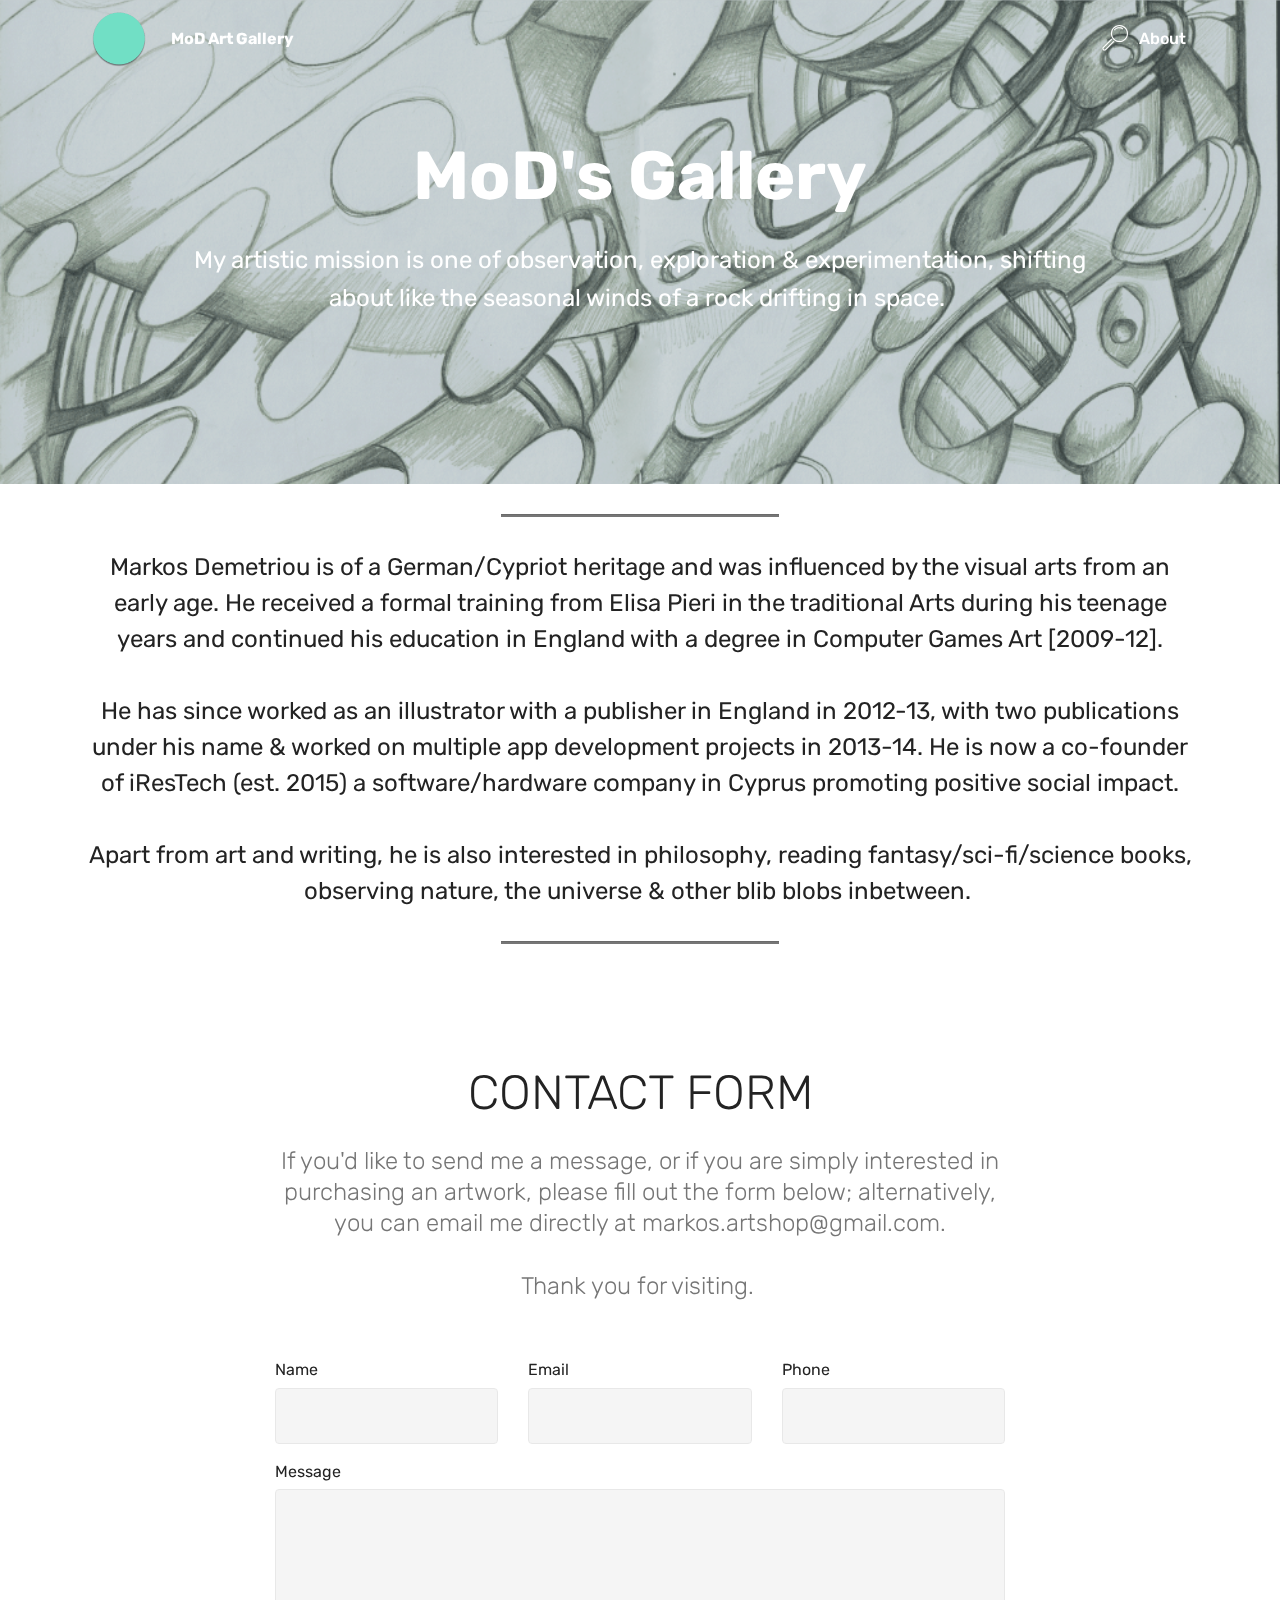
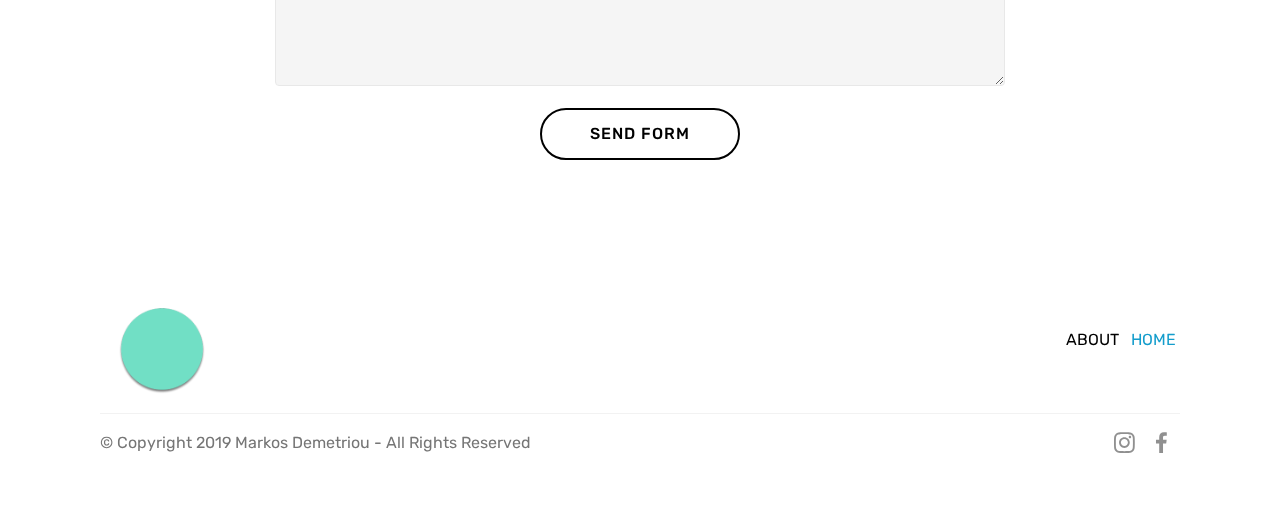
==== page2.html @ dbc4f15a "Initial commit" ====
<!DOCTYPE html>
<html >
<head>
  <!-- Site made with Mobirise Website Builder v4.9.3, https://mobirise.com -->
  <meta charset="UTF-8">
  <meta http-equiv="X-UA-Compatible" content="IE=edge">
  <meta name="generator" content="Mobirise v4.9.3, mobirise.com">
  <meta name="viewport" content="width=device-width, initial-scale=1, minimum-scale=1">
  <link rel="shortcut icon" href="assets/images/favicon-32x32-1.png" type="image/x-icon">
  <meta name="description" content="Website Maker Description">
  <title>About</title>
  <link rel="stylesheet" href="assets/web/assets/mobirise-icons/mobirise-icons.css">
  <link rel="stylesheet" href="assets/tether/tether.min.css">
  <link rel="stylesheet" href="assets/bootstrap/css/bootstrap.min.css">
  <link rel="stylesheet" href="assets/bootstrap/css/bootstrap-grid.min.css">
  <link rel="stylesheet" href="assets/bootstrap/css/bootstrap-reboot.min.css">
  <link rel="stylesheet" href="assets/dropdown/css/style.css">
  <link rel="stylesheet" href="assets/socicon/css/styles.css">
  <link rel="stylesheet" href="assets/theme/css/style.css">
  <link rel="stylesheet" href="assets/mobirise/css/mbr-additional.css" type="text/css">
  
  
  
</head>
<body>
  <section class="menu cid-qTkzRZLJNu" once="menu" id="menu1-o">

    

    <nav class="navbar navbar-expand beta-menu navbar-dropdown align-items-center navbar-toggleable-sm bg-color transparent">
        <button class="navbar-toggler navbar-toggler-right" type="button" data-toggle="collapse" data-target="#navbarSupportedContent" aria-controls="navbarSupportedContent" aria-expanded="false" aria-label="Toggle navigation">
            <div class="hamburger">
                <span></span>
                <span></span>
                <span></span>
                <span></span>
            </div>
        </button>
        <div class="menu-logo">
            <div class="navbar-brand">
                <span class="navbar-logo">
                    
                         <img src="assets/images/profile-t-280x217.png" alt="Mobirise" title="" style="height: 3.8rem;">
                    
                </span>
                <span class="navbar-caption-wrap"><a class="navbar-caption text-white display-4" href="index.html">MoD Art Gallery</a></span>
            </div>
        </div>
        <div class="collapse navbar-collapse" id="navbarSupportedContent">
            <ul class="navbar-nav nav-dropdown nav-right" data-app-modern-menu="true"><li class="nav-item">
                    <a class="nav-link link text-white display-4" href="https://mobirise.com">
                        </a>
                </li>
                <li class="nav-item">
                    <a class="nav-link link text-white display-4" href="page2.html">
                        <span class="mbri-search mbr-iconfont mbr-iconfont-btn"></span>
                        About&nbsp;</a>
                </li></ul>
            
        </div>
    </nav>
</section>

<section class="engine"><a href="https://mobirise.info/i">free website creation software</a></section><section class="header1 cid-rikPjtj09E mbr-parallax-background" id="header1-11">

    

    <div class="mbr-overlay" style="opacity: 0.4; background-color: rgb(135, 154, 159);">
    </div>

    <div class="container">
        <div class="row justify-content-md-center">
            <div class="mbr-white col-md-10">
                <h1 class="mbr-section-title align-center mbr-bold pb-3 mbr-fonts-style display-1">
                    MoD's Gallery</h1>
                
                <p class="mbr-text align-center pb-3 mbr-fonts-style display-5">
                    My artistic mission is one of observation, exploration &amp; experimentation, shifting about like the seasonal winds of a rock drifting in space.&nbsp;</p>
                
            </div>
        </div>
    </div>

</section>

<section class="mbr-section article content9 cid-rikJdWRdE2" id="content9-v">
    
     

    <div class="container">
        <div class="inner-container" style="width: 100%;">
            <hr class="line" style="width: 25%;">
            <div class="section-text align-center mbr-fonts-style display-5">Markos Demetriou is of a German/Cypriot heritage and was influenced by the visual arts from an early age. He received a formal training from Elisa Pieri in the traditional Arts during his teenage years and continued his education in England with a degree in Computer Games Art [2009-12]. <br><br>He has since worked as an illustrator with a publisher in England in 2012-13, with two publications under his name &amp; worked on multiple app development projects in 2013-14. He is now a co-founder of iResTech (est. 2015) a software/hardware company in Cyprus promoting positive social impact.<br><br>Apart from art and writing, he is also interested in philosophy, reading fantasy/sci-fi/science books, observing nature, the universe &amp; other blib blobs inbetween.&nbsp;</div>
            <hr class="line" style="width: 25%;">
        </div>
        </div>
</section>

<section class="mbr-section form1 cid-rikPnF8g6s" id="form1-13">

    

    
    <div class="container">
        <div class="row justify-content-center">
            <div class="title col-12 col-lg-8">
                <h2 class="mbr-section-title align-center pb-3 mbr-fonts-style display-2">
                    CONTACT FORM
                </h2>
                <h3 class="mbr-section-subtitle align-center mbr-light pb-3 mbr-fonts-style display-5">If you'd like to send me a message, or if you are simply interested in purchasing an artwork, please fill out the form below; alternatively, you can email me directly at markos.artshop@gmail.com.<br><br> 
<div>
</div><div>Thank you for visiting.&nbsp;</div></h3>
            </div>
        </div>
    </div>
    <div class="container">
        <div class="row justify-content-center">
            <div class="media-container-column col-lg-8" data-form-type="formoid">
                    <div data-form-alert="" hidden="">Thanks for filling out the form!</div>
            
                    <form class="mbr-form" action="https://mobirise.com/" method="post" data-form-title="Mobirise Form"><input type="hidden" name="email" data-form-email="true" value="khXCLcD77gSMxAelAYCwGfvu0bgXNZ05j/VtfPS6lqMYPcKh7xPJ5XjL+BtwFQymlh4+9BAneUZQHANKV2SoalSfRJL3EsgKVuKWeVv0SqR+0AfT+v5+sqVWZ0j4R6jP">
                        <div class="row row-sm-offset">
                            <div class="col-md-4 multi-horizontal" data-for="name">
                                <div class="form-group">
                                    <label class="form-control-label mbr-fonts-style display-7" for="name-form1-13">Name</label>
                                    <input type="text" class="form-control" name="name" data-form-field="Name" required="" id="name-form1-13">
                                </div>
                            </div>
                            <div class="col-md-4 multi-horizontal" data-for="email">
                                <div class="form-group">
                                    <label class="form-control-label mbr-fonts-style display-7" for="email-form1-13">Email</label>
                                    <input type="email" class="form-control" name="email" data-form-field="Email" required="" id="email-form1-13">
                                </div>
                            </div>
                            <div class="col-md-4 multi-horizontal" data-for="phone">
                                <div class="form-group">
                                    <label class="form-control-label mbr-fonts-style display-7" for="phone-form1-13">Phone</label>
                                    <input type="tel" class="form-control" name="phone" data-form-field="Phone" id="phone-form1-13">
                                </div>
                            </div>
                        </div>
                        <div class="form-group" data-for="message">
                            <label class="form-control-label mbr-fonts-style display-7" for="message-form1-13">Message</label>
                            <textarea type="text" class="form-control" name="message" rows="7" data-form-field="Message" id="message-form1-13"></textarea>
                        </div>
            
                        <span class="input-group-btn"><button href="" type="submit" class="btn btn-form btn-black-outline display-4">SEND FORM</button></span>
                    </form>
            </div>
        </div>
    </div>
</section>

<section class="cid-rikPmPQTIY" id="footer5-12">

    

    

    <div class="container">
        <div class="media-container-row">
            <div class="col-md-3">
                <div class="media-wrap">
                    <a href="index.html">
                       <img src="assets/images/profile-t-280x217.png" alt="Mobirise" title="">
                    </a>
                </div>
            </div>
            <div class="col-md-9">
                <p class="mbr-text align-right links mbr-fonts-style display-7">
                    <a href="page2.html" class="text-black"><br></a><a href="page2.html" class="text-black">ABOUT</a>&nbsp; &nbsp;<a href="index.html">HOME&nbsp;</a></p>
            </div>
        </div>
        <div class="footer-lower">
            <div class="media-container-row">
                <div class="col-md-12">
                    <hr>
                </div>
            </div>
            <div class="media-container-row mbr-white">
                <div class="col-md-6 copyright">
                    <p class="mbr-text mbr-fonts-style display-7">
                        © Copyright 2019 Markos Demetriou - All Rights Reserved
                    </p>
                </div>
                <div class="col-md-6">
                    <div class="social-list align-right">
                        <div class="soc-item">
                            <a href="https://www.instagram.com/markos_artshop/" target="_blank">
                                <span class="mbr-iconfont mbr-iconfont-social socicon-instagram socicon"></span>
                            </a>
                        </div>
                        <div class="soc-item">
                            <a href="https://www.facebook.com/markosartshop/" target="_blank">
                                <span class="mbr-iconfont mbr-iconfont-social socicon-facebook socicon"></span>
                            </a>
                        </div>
                        
                        
                        
                        
                    </div>
                </div>
            </div>
        </div>
    </div>
</section>


  <script src="assets/web/assets/jquery/jquery.min.js"></script>
  <script src="assets/popper/popper.min.js"></script>
  <script src="assets/tether/tether.min.js"></script>
  <script src="assets/bootstrap/js/bootstrap.min.js"></script>
  <script src="assets/smoothscroll/smooth-scroll.js"></script>
  <script src="assets/dropdown/js/script.min.js"></script>
  <script src="assets/touchswipe/jquery.touch-swipe.min.js"></script>
  <script src="assets/parallax/jarallax.min.js"></script>
  <script src="assets/theme/js/script.js"></script>
  <script src="assets/formoid/formoid.min.js"></script>
  
  
</body>
</html>
---- assets/web/assets/mobirise-icons/mobirise-icons.css ----
@font-face {
  font-family: 'MobiriseIcons';
  src:  url('mobirise-icons.eot?spat4u');
  src:  url('mobirise-icons.eot?spat4u#iefix') format('embedded-opentype'),
    url('mobirise-icons.ttf?spat4u') format('truetype'),
    url('mobirise-icons.woff?spat4u') format('woff'),
    url('mobirise-icons.svg?spat4u#MobiriseIcons') format('svg');
  font-weight: normal;
  font-style: normal;
}

[class^="mbri-"], [class*=" mbri-"] {
  /* use !important to prevent issues with browser extensions that change fonts */
  font-family: MobiriseIcons !important;
  speak: none;
  font-style: normal;
  font-weight: normal;
  font-variant: normal;
  text-transform: none;
  line-height: 1;

  /* Better Font Rendering =========== */
  -webkit-font-smoothing: antialiased;
  -moz-osx-font-smoothing: grayscale;
}

.mbri-add-submenu:before {
  content: "\e900";
}
.mbri-alert:before {
  content: "\e901";
}
.mbri-align-center:before {
  content: "\e902";
}
.mbri-align-justify:before {
  content: "\e903";
}
.mbri-align-left:before {
  content: "\e904";
}
.mbri-align-right:before {
  content: "\e905";
}
.mbri-android:before {
  content: "\e906";
}
.mbri-apple:before {
  content: "\e907";
}
.mbri-arrow-down:before {
  content: "\e908";
}
.mbri-arrow-next:before {
  content: "\e909";
}
.mbri-arrow-prev:before {
  content: "\e90a";
}
.mbri-arrow-up:before {
  content: "\e90b";
}
.mbri-bold:before {
  content: "\e90c";
}
.mbri-bookmark:before {
  content: "\e90d";
}
.mbri-bootstrap:before {
  content: "\e90e";
}
.mbri-briefcase:before {
  content: "\e90f";
}
.mbri-browse:before {
  content: "\e910";
}
.mbri-bulleted-list:before {
  content: "\e911";
}
.mbri-calendar:before {
  content: "\e912";
}
.mbri-camera:before {
  content: "\e913";
}
.mbri-cart-add:before {
  content: "\e914";
}
.mbri-cart-full:before {
  content: "\e915";
}
.mbri-cash:before {
  content: "\e916";
}
.mbri-change-style:before {
  content: "\e917";
}
.mbri-chat:before {
  content: "\e918";
}
.mbri-clock:before {
  content: "\e919";
}
.mbri-close:before {
  content: "\e91a";
}
.mbri-cloud:before {
  content: "\e91b";
}
.mbri-code:before {
  content: "\e91c";
}
.mbri-contact-form:before {
  content: "\e91d";
}
.mbri-credit-card:before {
  content: "\e91e";
}
.mbri-cursor-click:before {
  content: "\e91f";
}
.mbri-cust-feedback:before {
  content: "\e920";
}
.mbri-database:before {
  content: "\e921";
}
.mbri-delivery:before {
  content: "\e922";
}
.mbri-desktop:before {
  content: "\e923";
}
.mbri-devices:before {
  content: "\e924";
}
.mbri-down:before {
  content: "\e925";
}
.mbri-download:before {
  content: "\e989";
}
.mbri-drag-n-drop:before {
  content: "\e927";
}
.mbri-drag-n-drop2:before {
  content: "\e928";
}
.mbri-edit:before {
  content: "\e929";
}
.mbri-edit2:before {
  content: "\e92a";
}
.mbri-error:before {
  content: "\e92b";
}
.mbri-extension:before {
  content: "\e92c";
}
.mbri-features:before {
  content: "\e92d";
}
.mbri-file:before {
  content: "\e92e";
}
.mbri-flag:before {
  content: "\e92f";
}
.mbri-folder:before {
  content: "\e930";
}
.mbri-gift:before {
  content: "\e931";
}
.mbri-github:before {
  content: "\e932";
}
.mbri-globe:before {
  content: "\e933";
}
.mbri-globe-2:before {
  content: "\e934";
}
.mbri-growing-chart:before {
  content: "\e935";
}
.mbri-hearth:before {
  content: "\e936";
}
.mbri-help:before {
  content: "\e937";
}
.mbri-home:before {
  content: "\e938";
}
.mbri-hot-cup:before {
  content: "\e939";
}
.mbri-idea:before {
  content: "\e93a";
}
.mbri-image-gallery:before {
  content: "\e93b";
}
.mbri-image-slider:before {
  content: "\e93c";
}
.mbri-info:before {
  content: "\e93d";
}
.mbri-italic:before {
  content: "\e93e";
}
.mbri-key:before {
  content: "\e93f";
}
.mbri-laptop:before {
  content: "\e940";
}
.mbri-layers:before {
  content: "\e941";
}
.mbri-left-right:before {
  content: "\e942";
}
.mbri-left:before {
  content: "\e943";
}
.mbri-letter:before {
  content: "\e944";
}
.mbri-like:before {
  content: "\e945";
}
.mbri-link:before {
  content: "\e946";
}
.mbri-lock:before {
  content: "\e947";
}
.mbri-login:before {
  content: "\e948";
}
.mbri-logout:before {
  content: "\e949";
}
.mbri-magic-stick:before {
  content: "\e94a";
}
.mbri-map-pin:before {
  content: "\e94b";
}
.mbri-menu:before {
  content: "\e94c";
}
.mbri-mobile:before {
  content: "\e94d";
}
.mbri-mobile2:before {
  content: "\e94e";
}
.mbri-mobirise:before {
  content: "\e94f";
}
.mbri-more-horizontal:before {
  content: "\e950";
}
.mbri-more-vertical:before {
  content: "\e951";
}
.mbri-music:before {
  content: "\e952";
}
.mbri-new-file:before {
  content: "\e953";
}
.mbri-numbered-list:before {
  content: "\e954";
}
.mbri-opened-folder:before {
  content: "\e955";
}
.mbri-pages:before {
  content: "\e956";
}
.mbri-paper-plane:before {
  content: "\e957";
}
.mbri-paperclip:before {
  content: "\e958";
}
.mbri-photo:before {
  content: "\e959";
}
.mbri-photos:before {
  content: "\e95a";
}
.mbri-pin:before {
  content: "\e95b";
}
.mbri-play:before {
  content: "\e95c";
}
.mbri-plus:before {
  content: "\e95d";
}
.mbri-preview:before {
  content: "\e95e";
}
.mbri-print:before {
  content: "\e95f";
}
.mbri-protect:before {
  content: "\e960";
}
.mbri-question:before {
  content: "\e961";
}
.mbri-quote-left:before {
  content: "\e962";
}
.mbri-quote-right:before {
  content: "\e963";
}
.mbri-refresh:before {
  content: "\e964";
}
.mbri-responsive:before {
  content: "\e965";
}
.mbri-right:before {
  content: "\e966";
}
.mbri-rocket:before {
  content: "\e967";
}
.mbri-sad-face:before {
  content: "\e968";
}
.mbri-sale:before {
  content: "\e969";
}
.mbri-save:before {
  content: "\e96a";
}
.mbri-search:before {
  content: "\e96b";
}
.mbri-setting:before {
  content: "\e96c";
}
.mbri-setting2:before {
  content: "\e96d";
}
.mbri-setting3:before {
  content: "\e96e";
}
.mbri-share:before {
  content: "\e96f";
}
.mbri-shopping-bag:before {
  content: "\e970";
}
.mbri-shopping-basket:before {
  content: "\e971";
}
.mbri-shopping-cart:before {
  content: "\e972";
}
.mbri-sites:before {
  content: "\e973";
}
.mbri-smile-face:before {
  content: "\e974";
}
.mbri-speed:before {
  content: "\e975";
}
.mbri-star:before {
  content: "\e976";
}
.mbri-success:before {
  content: "\e977";
}
.mbri-sun:before {
  content: "\e978";
}
.mbri-sun2:before {
  content: "\e979";
}
.mbri-tablet:before {
  content: "\e97a";
}
.mbri-tablet-vertical:before {
  content: "\e97b";
}
.mbri-target:before {
  content: "\e97c";
}
.mbri-timer:before {
  content: "\e97d";
}
.mbri-to-ftp:before {
  content: "\e97e";
}
.mbri-to-local-drive:before {
  content: "\e97f";
}
.mbri-touch-swipe:before {
  content: "\e980";
}
.mbri-touch:before {
  content: "\e981";
}
.mbri-trash:before {
  content: "\e982";
}
.mbri-underline:before {
  content: "\e983";
}
.mbri-unlink:before {
  content: "\e984";
}
.mbri-unlock:before {
  content: "\e985";
}
.mbri-up-down:before {
  content: "\e986";
}
.mbri-up:before {
  content: "\e987";
}
.mbri-update:before {
  content: "\e988";
}
.mbri-upload:before {
 content: "\e926"; 
}
.mbri-user:before {
  content: "\e98a";
}
.mbri-user2:before {
  content: "\e98b";
}
.mbri-users:before {
  content: "\e98c";
}
.mbri-video:before {
  content: "\e98d";
}
.mbri-video-play:before {
  content: "\e98e";
}
.mbri-watch:before {
  content: "\e98f";
}
.mbri-website-theme:before {
  content: "\e990";
}
.mbri-wifi:before {
  content: "\e991";
}
.mbri-windows:before {
  content: "\e992";
}
.mbri-zoom-out:before {
  content: "\e993";
}
.mbri-redo:before {
  content: "\e994";
}
.mbri-undo:before {
  content: "\e995";
}
---- assets/dropdown/css/style.css ----
.navbar-dropdown {
  left: 0;
  padding: 0;
  position: absolute;
  right: 0;
  top: 0;
  transition: all 0.45s ease;
  z-index: 1030;
  background: #282828; }
  .navbar-dropdown .navbar-logo {
    margin-right: 0.8rem;
    transition: margin 0.3s ease-in-out;
    vertical-align: middle; }
    .navbar-dropdown .navbar-logo img {
      height: 3.125rem;
      transition: all 0.3s ease-in-out; }
    .navbar-dropdown .navbar-logo.mbr-iconfont {
      font-size: 3.125rem;
      line-height: 3.125rem; }
  .navbar-dropdown .navbar-caption {
    font-weight: 700;
    white-space: normal;
    vertical-align: -4px;
    line-height: 3.125rem !important; }
    .navbar-dropdown .navbar-caption, .navbar-dropdown .navbar-caption:hover {
      color: inherit;
      text-decoration: none; }
  .navbar-dropdown .mbr-iconfont + .navbar-caption {
    vertical-align: -1px; }
  .navbar-dropdown.navbar-fixed-top {
    position: fixed; }
  .navbar-dropdown .navbar-brand span {
    vertical-align: -4px; }
  .navbar-dropdown.bg-color.transparent {
    background: none; }
  .navbar-dropdown.navbar-short .navbar-brand {
    padding: 0.625rem 0; }
    .navbar-dropdown.navbar-short .navbar-brand span {
      vertical-align: -1px; }
  .navbar-dropdown.navbar-short .navbar-caption {
    line-height: 2.375rem !important;
    vertical-align: -2px; }
  .navbar-dropdown.navbar-short .navbar-logo {
    margin-right: 0.5rem; }
    .navbar-dropdown.navbar-short .navbar-logo img {
      height: 2.375rem; }
    .navbar-dropdown.navbar-short .navbar-logo.mbr-iconfont {
      font-size: 2.375rem;
      line-height: 2.375rem; }
  .navbar-dropdown.navbar-short .mbr-table-cell {
    height: 3.625rem; }
  .navbar-dropdown .navbar-close {
    left: 0.6875rem;
    position: fixed;
    top: 0.75rem;
    z-index: 1000; }
  .navbar-dropdown .hamburger-icon {
    content: "";
    display: inline-block;
    vertical-align: middle;
    width: 16px;
    -webkit-box-shadow: 0 -6px 0 1px #282828,0 0 0 1px #282828,0 6px 0 1px #282828;
    -moz-box-shadow: 0 -6px 0 1px #282828,0 0 0 1px #282828,0 6px 0 1px #282828;
    box-shadow: 0 -6px 0 1px #282828,0 0 0 1px #282828,0 6px 0 1px #282828; }

.dropdown-menu .dropdown-toggle[data-toggle="dropdown-submenu"]::after {
  border-bottom: 0.35em solid transparent;
  border-left: 0.35em solid;
  border-right: 0;
  border-top: 0.35em solid transparent;
  margin-left: 0.3rem; }

.dropdown-menu .dropdown-item:focus {
  outline: 0; }

.nav-dropdown {
  font-size: 0.75rem;
  font-weight: 500;
  height: auto !important; }
  .nav-dropdown .nav-btn {
    padding-left: 1rem; }
  .nav-dropdown .link {
    margin: .667em 1.667em;
    font-weight: 500;
    padding: 0;
    transition: color .2s ease-in-out; }
    .nav-dropdown .link.dropdown-toggle {
      margin-right: 2.583em; }
      .nav-dropdown .link.dropdown-toggle::after {
        margin-left: .25rem;
        border-top: 0.35em solid;
        border-right: 0.35em solid transparent;
        border-left: 0.35em solid transparent;
        border-bottom: 0; }
      .nav-dropdown .link.dropdown-toggle[aria-expanded="true"] {
        margin: 0;
        padding: 0.667em 3.263em  0.667em 1.667em; }
  .nav-dropdown .link::after,
  .nav-dropdown .dropdown-item::after {
    color: inherit; }
  .nav-dropdown .btn {
    font-size: 0.75rem;
    font-weight: 700;
    letter-spacing: 0;
    margin-bottom: 0;
    padding-left: 1.25rem;
    padding-right: 1.25rem; }
  .nav-dropdown .dropdown-menu {
    border-radius: 0;
    border: 0;
    left: 0;
    margin: 0;
    padding-bottom: 1.25rem;
    padding-top: 1.25rem;
    position: relative; }
  .nav-dropdown .dropdown-submenu {
    margin-left: 0.125rem;
    top: 0; }
  .nav-dropdown .dropdown-item {
    font-weight: 500;
    line-height: 2;
    padding: 0.3846em 4.615em 0.3846em 1.5385em;
    position: relative;
    transition: color .2s ease-in-out, background-color .2s ease-in-out; }
    .nav-dropdown .dropdown-item::after {
      margin-top: -0.3077em;
      position: absolute;
      right: 1.1538em;
      top: 50%; }
    .nav-dropdown .dropdown-item:focus, .nav-dropdown .dropdown-item:hover {
      background: none; }

@media (max-width: 767px) {
  .nav-dropdown.navbar-toggleable-sm {
    bottom: 0;
    display: none;
    left: 0;
    overflow-x: hidden;
    position: fixed;
    top: 0;
    transform: translateX(-100%);
    -ms-transform: translateX(-100%);
    -webkit-transform: translateX(-100%);
    width: 18.75rem;
    z-index: 999; } }
.nav-dropdown.navbar-toggleable-xl {
  bottom: 0;
  display: none;
  left: 0;
  overflow-x: hidden;
  position: fixed;
  top: 0;
  transform: translateX(-100%);
  -ms-transform: translateX(-100%);
  -webkit-transform: translateX(-100%);
  width: 18.75rem;
  z-index: 999; }

.nav-dropdown-sm {
  display: block !important;
  overflow-x: hidden;
  overflow: auto;
  padding-top: 3.875rem; }
  .nav-dropdown-sm::after {
    content: "";
    display: block;
    height: 3rem;
    width: 100%; }
  .nav-dropdown-sm.collapse.in ~ .navbar-close {
    display: block !important; }
  .nav-dropdown-sm.collapsing, .nav-dropdown-sm.collapse.in {
    transform: translateX(0);
    -ms-transform: translateX(0);
    -webkit-transform: translateX(0);
    transition: all 0.25s ease-out;
    -webkit-transition: all 0.25s ease-out;
    background: #282828; }
  .nav-dropdown-sm.collapsing[aria-expanded="false"] {
    transform: translateX(-100%);
    -ms-transform: translateX(-100%);
    -webkit-transform: translateX(-100%); }
  .nav-dropdown-sm .nav-item {
    display: block;
    margin-left: 0 !important;
    padding-left: 0; }
  .nav-dropdown-sm .link,
  .nav-dropdown-sm .dropdown-item {
    border-top: 1px dotted rgba(255, 255, 255, 0.1);
    font-size: 0.8125rem;
    line-height: 1.6;
    margin: 0 !important;
    padding: 0.875rem 2.4rem 0.875rem 1.5625rem !important;
    position: relative;
    white-space: normal; }
    .nav-dropdown-sm .link:focus, .nav-dropdown-sm .link:hover,
    .nav-dropdown-sm .dropdown-item:focus,
    .nav-dropdown-sm .dropdown-item:hover {
      background: rgba(0, 0, 0, 0.2) !important;
      color: #c0a375; }
  .nav-dropdown-sm .nav-btn {
    position: relative;
    padding: 1.5625rem 1.5625rem 0 1.5625rem; }
    .nav-dropdown-sm .nav-btn::before {
      border-top: 1px dotted rgba(255, 255, 255, 0.1);
      content: "";
      left: 0;
      position: absolute;
      top: 0;
      width: 100%; }
    .nav-dropdown-sm .nav-btn + .nav-btn {
      padding-top: 0.625rem; }
      .nav-dropdown-sm .nav-btn + .nav-btn::before {
        display: none; }
  .nav-dropdown-sm .btn {
    padding: 0.625rem 0; }
  .nav-dropdown-sm .dropdown-toggle[data-toggle="dropdown-submenu"]::after {
    margin-left: .25rem;
    border-top: 0.35em solid;
    border-right: 0.35em solid transparent;
    border-left: 0.35em solid transparent;
    border-bottom: 0; }
  .nav-dropdown-sm .dropdown-toggle[data-toggle="dropdown-submenu"][aria-expanded="true"]::after {
    border-top: 0;
    border-right: 0.35em solid transparent;
    border-left: 0.35em solid transparent;
    border-bottom: 0.35em solid; }
  .nav-dropdown-sm .dropdown-menu {
    margin: 0;
    padding: 0;
    position: relative;
    top: 0;
    left: 0;
    width: 100%;
    border: 0;
    float: none;
    border-radius: 0;
    background: none; }
  .nav-dropdown-sm .dropdown-submenu {
    left: 100%;
    margin-left: 0.125rem;
    margin-top: -1.25rem;
    top: 0; }

.navbar-toggleable-sm .nav-dropdown .dropdown-menu {
  position: absolute; }

.navbar-toggleable-sm .nav-dropdown .dropdown-submenu {
  left: 100%;
  margin-left: 0.125rem;
  margin-top: -1.25rem;
  top: 0; }

.navbar-toggleable-sm.opened .nav-dropdown .dropdown-menu {
  position: relative; }

.navbar-toggleable-sm.opened .nav-dropdown .dropdown-submenu {
  left: 0;
  margin-left: 00rem;
  margin-top: 0rem;
  top: 0; }

.is-builder .nav-dropdown.collapsing {
  transition: none !important; }

/*# sourceMappingURL=style.css.map */
---- assets/socicon/css/styles.css ----
@charset "UTF-8";

@font-face {
  font-family: "socicon";
  src:url("../fonts/socicon.eot");
  src:url("../fonts/socicon.eot?#iefix") format("embedded-opentype"),
    url("../fonts/socicon.woff") format("woff"),
    url("../fonts/socicon.ttf") format("truetype"),
    url("../fonts/socicon.svg#socicon") format("svg");
  font-weight: normal;
  font-style: normal;

}

[data-icon]:before {
  font-family: "socicon" !important;
  content: attr(data-icon);
  font-style: normal !important;
  font-weight: normal !important;
  font-variant: normal !important;
  text-transform: none !important;
  speak: none;
  line-height: 1;
  -webkit-font-smoothing: antialiased;
  -moz-osx-font-smoothing: grayscale;
}

[class^="socicon-"]:before,
[class*=" socicon-"]:before {
  font-family: "socicon" !important;
  font-style: normal !important;
  font-weight: normal !important;
  font-variant: normal !important;
  text-transform: none !important;
  speak: none;
  line-height: 1;
  -webkit-font-smoothing: antialiased;
  -moz-osx-font-smoothing: grayscale;
}

.socicon-modelmayhem:before {
  content: "\e000";
}
.socicon-mixcloud:before {
  content: "\e001";
}
.socicon-drupal:before {
  content: "\e002";
}
.socicon-swarm:before {
  content: "\e003";
}
.socicon-istock:before {
  content: "\e004";
}
.socicon-yammer:before {
  content: "\e005";
}
.socicon-ello:before {
  content: "\e006";
}
.socicon-stackoverflow:before {
  content: "\e007";
}
.socicon-persona:before {
  content: "\e008";
}
.socicon-triplej:before {
  content: "\e009";
}
.socicon-houzz:before {
  content: "\e00a";
}
.socicon-rss:before {
  content: "\e00b";
}
.socicon-paypal:before {
  content: "\e00c";
}
.socicon-odnoklassniki:before {
  content: "\e00d";
}
.socicon-airbnb:before {
  content: "\e00e";
}
.socicon-periscope:before {
  content: "\e00f";
}
.socicon-outlook:before {
  content: "\e010";
}
.socicon-coderwall:before {
  content: "\e011";
}
.socicon-tripadvisor:before {
  content: "\e012";
}
.socicon-appnet:before {
  content: "\e013";
}
.socicon-goodreads:before {
  content: "\e014";
}
.socicon-tripit:before {
  content: "\e015";
}
.socicon-lanyrd:before {
  content: "\e016";
}
.socicon-slideshare:before {
  content: "\e017";
}
.socicon-buffer:before {
  content: "\e018";
}
.socicon-disqus:before {
  content: "\e019";
}
.socicon-vkontakte:before {
  content: "\e01a";
}
.socicon-whatsapp:before {
  content: "\e01b";
}
.socicon-patreon:before {
  content: "\e01c";
}
.socicon-storehouse:before {
  content: "\e01d";
}
.socicon-pocket:before {
  content: "\e01e";
}
.socicon-mail:before {
  content: "\e01f";
}
.socicon-blogger:before {
  content: "\e020";
}
.socicon-technorati:before {
  content: "\e021";
}
.socicon-reddit:before {
  content: "\e022";
}
.socicon-dribbble:before {
  content: "\e023";
}
.socicon-stumbleupon:before {
  content: "\e024";
}
.socicon-digg:before {
  content: "\e025";
}
.socicon-envato:before {
  content: "\e026";
}
.socicon-behance:before {
  content: "\e027";
}
.socicon-delicious:before {
  content: "\e028";
}
.socicon-deviantart:before {
  content: "\e029";
}
.socicon-forrst:before {
  content: "\e02a";
}
.socicon-play:before {
  content: "\e02b";
}
.socicon-zerply:before {
  content: "\e02c";
}
.socicon-wikipedia:before {
  content: "\e02d";
}
.socicon-apple:before {
  content: "\e02e";
}
.socicon-flattr:before {
  content: "\e02f";
}
.socicon-github:before {
  content: "\e030";
}
.socicon-renren:before {
  content: "\e031";
}
.socicon-friendfeed:before {
  content: "\e032";
}
.socicon-newsvine:before {
  content: "\e033";
}
.socicon-identica:before {
  content: "\e034";
}
.socicon-bebo:before {
  content: "\e035";
}
.socicon-zynga:before {
  content: "\e036";
}
.socicon-steam:before {
  content: "\e037";
}
.socicon-xbox:before {
  content: "\e038";
}
.socicon-windows:before {
  content: "\e039";
}
.socicon-qq:before {
  content: "\e03a";
}
.socicon-douban:before {
  content: "\e03b";
}
.socicon-meetup:before {
  content: "\e03c";
}
.socicon-playstation:before {
  content: "\e03d";
}
.socicon-android:before {
  content: "\e03e";
}
.socicon-snapchat:before {
  content: "\e03f";
}
.socicon-twitter:before {
  content: "\e040";
}
.socicon-facebook:before {
  content: "\e041";
}
.socicon-googleplus:before {
  content: "\e042";
}
.socicon-pinterest:before {
  content: "\e043";
}
.socicon-foursquare:before {
  content: "\e044";
}
.socicon-yahoo:before {
  content: "\e045";
}
.socicon-skype:before {
  content: "\e046";
}
.socicon-yelp:before {
  content: "\e047";
}
.socicon-feedburner:before {
  content: "\e048";
}
.socicon-linkedin:before {
  content: "\e049";
}
.socicon-viadeo:before {
  content: "\e04a";
}
.socicon-xing:before {
  content: "\e04b";
}
.socicon-myspace:before {
  content: "\e04c";
}
.socicon-soundcloud:before {
  content: "\e04d";
}
.socicon-spotify:before {
  content: "\e04e";
}
.socicon-grooveshark:before {
  content: "\e04f";
}
.socicon-lastfm:before {
  content: "\e050";
}
.socicon-youtube:before {
  content: "\e051";
}
.socicon-vimeo:before {
  content: "\e052";
}
.socicon-dailymotion:before {
  content: "\e053";
}
.socicon-vine:before {
  content: "\e054";
}
.socicon-flickr:before {
  content: "\e055";
}
.socicon-500px:before {
  content: "\e056";
}
.socicon-wordpress:before {
  content: "\e058";
}
.socicon-tumblr:before {
  content: "\e059";
}
.socicon-twitch:before {
  content: "\e05a";
}
.socicon-8tracks:before {
  content: "\e05b";
}
.socicon-amazon:before {
  content: "\e05c";
}
.socicon-icq:before {
  content: "\e05d";
}
.socicon-smugmug:before {
  content: "\e05e";
}
.socicon-ravelry:before {
  content: "\e05f";
}
.socicon-weibo:before {
  content: "\e060";
}
.socicon-baidu:before {
  content: "\e061";
}
.socicon-angellist:before {
  content: "\e062";
}
.socicon-ebay:before {
  content: "\e063";
}
.socicon-imdb:before {
  content: "\e064";
}
.socicon-stayfriends:before {
  content: "\e065";
}
.socicon-residentadvisor:before {
  content: "\e066";
}
.socicon-google:before {
  content: "\e067";
}
.socicon-yandex:before {
  content: "\e068";
}
.socicon-sharethis:before {
  content: "\e069";
}
.socicon-bandcamp:before {
  content: "\e06a";
}
.socicon-itunes:before {
  content: "\e06b";
}
.socicon-deezer:before {
  content: "\e06c";
}
.socicon-telegram:before {
  content: "\e06e";
}
.socicon-openid:before {
  content: "\e06f";
}
.socicon-amplement:before {
  content: "\e070";
}
.socicon-viber:before {
  content: "\e071";
}
.socicon-zomato:before {
  content: "\e072";
}
.socicon-draugiem:before {
  content: "\e074";
}
.socicon-endomodo:before {
  content: "\e075";
}
.socicon-filmweb:before {
  content: "\e076";
}
.socicon-stackexchange:before {
  content: "\e077";
}
.socicon-wykop:before {
  content: "\e078";
}
.socicon-teamspeak:before {
  content: "\e079";
}
.socicon-teamviewer:before {
  content: "\e07a";
}
.socicon-ventrilo:before {
  content: "\e07b";
}
.socicon-younow:before {
  content: "\e07c";
}
.socicon-raidcall:before {
  content: "\e07d";
}
.socicon-mumble:before {
  content: "\e07e";
}
.socicon-medium:before {
  content: "\e06d";
}
.socicon-bebee:before {
  content: "\e07f";
}
.socicon-hitbox:before {
  content: "\e080";
}
.socicon-reverbnation:before {
  content: "\e081";
}
.socicon-formulr:before {
  content: "\e082";
}
.socicon-instagram:before {
  content: "\e057";
}
.socicon-battlenet:before {
  content: "\e083";
}
.socicon-chrome:before {
  content: "\e084";
}
.socicon-discord:before {
  content: "\e086";
}
.socicon-issuu:before {
  content: "\e087";
}
.socicon-macos:before {
  content: "\e088";
}
.socicon-firefox:before {
  content: "\e089";
}
.socicon-opera:before {
  content: "\e08d";
}
.socicon-keybase:before {
  content: "\e090";
}
.socicon-alliance:before {
  content: "\e091";
}
.socicon-livejournal:before {
  content: "\e092";
}
.socicon-googlephotos:before {
  content: "\e093";
}
.socicon-horde:before {
  content: "\e094";
}
.socicon-etsy:before {
  content: "\e095";
}
.socicon-zapier:before {
  content: "\e096";
}
.socicon-google-scholar:before {
  content: "\e097";
}
.socicon-researchgate:before {
  content: "\e098";
}
.socicon-wechat:before {
  content: "\e099";
}
.socicon-strava:before {
  content: "\e09a";
}
.socicon-line:before {
  content: "\e09b";
}
.socicon-lyft:before {
  content: "\e09c";
}
.socicon-uber:before {
  content: "\e09d";
}
.socicon-songkick:before {
  content: "\e09e";
}
.socicon-viewbug:before {
  content: "\e09f";
}
.socicon-googlegroups:before {
  content: "\e0a0";
}
.socicon-quora:before {
  content: "\e073";
}
.socicon-diablo:before {
  content: "\e085";
}
.socicon-blizzard:before {
  content: "\e0a1";
}
.socicon-hearthstone:before {
  content: "\e08b";
}
.socicon-heroes:before {
  content: "\e08a";
}
.socicon-overwatch:before {
  content: "\e08c";
}
.socicon-warcraft:before {
  content: "\e08e";
}
.socicon-starcraft:before {
  content: "\e08f";
}
.socicon-beam:before {
  content: "\e0a2";
}
.socicon-curse:before {
  content: "\e0a3";
}
.socicon-player:before {
  content: "\e0a4";
}
.socicon-streamjar:before {
  content: "\e0a5";
}
.socicon-nintendo:before {
  content: "\e0a6";
}
.socicon-hellocoton:before {
  content: "\e0a7";
}
---- assets/theme/css/style.css ----
/*!
 * Mobirise v4 theme (https://mobirise.com/)
 * Copyright 2017 Mobirise
 */
section {
  background-color: #eeeeee; }

section,
.container,
.container-fluid {
  position: relative;
  word-wrap: break-word; }

a.mbr-iconfont:hover {
  text-decoration: none; }

.article .lead p, .article .lead ul, .article .lead ol, .article .lead pre, .article .lead blockquote {
  margin-bottom: 0; }

a {
  font-style: normal;
  font-weight: 400;
  cursor: pointer; }
  a, a:hover {
    text-decoration: none; }

figure {
  margin-bottom: 0; }

body {
  color: #232323; }

h1, h2, h3, h4, h5, h6,
.h1, .h2, .h3, .h4, .h5, .h6,
.display-1, .display-2, .display-3, .display-4 {
  line-height: 1;
  word-break: break-word;
  word-wrap: break-word; }

b, strong {
  font-weight: bold; }

blockquote {
  padding: 10px 0 10px 20px;
  position: relative;
  border-left: 2px solid;
  border-color: #ff3366; }

input:-webkit-autofill, input:-webkit-autofill:hover, input:-webkit-autofill:focus, input:-webkit-autofill:active {
  transition-delay: 9999s;
  transition-property: background-color, color; }

textarea[type="hidden"] {
  display: none; }

body {
  position: relative; }

section {
  background-position: 50% 50%;
  background-repeat: no-repeat;
  background-size: cover; }
  section .mbr-background-video,
  section .mbr-background-video-preview {
    position: absolute;
    bottom: 0;
    left: 0;
    right: 0;
    top: 0; }

.hidden {
  visibility: hidden; }

.mbr-z-index20 {
  z-index: 20; }

/*! Base colors */
.mbr-white {
  color: #ffffff; }

.mbr-black {
  color: #000000; }

.mbr-bg-white {
  background-color: #ffffff; }

.mbr-bg-black {
  background-color: #000000; }

/*! Text-aligns */
.align-left {
  text-align: left; }

.align-center {
  text-align: center; }

.align-right {
  text-align: right; }

@media (max-width: 767px) {
  .align-left, .align-center, .align-right, .mbr-section-btn, .mbr-section-title {
    text-align: center; } }
/*! Font-weight  */
.mbr-light {
  font-weight: 300; }

.mbr-regular {
  font-weight: 400; }

.mbr-semibold {
  font-weight: 500; }

.mbr-bold {
  font-weight: 700; }

/*! Media  */
.media-size-item {
  -webkit-flex: 1 1 auto;
  -moz-flex: 1 1 auto;
  -ms-flex: 1 1 auto;
  -o-flex: 1 1 auto;
  flex: 1 1 auto; }

.media-content {
  -webkit-flex-basis: 100%;
  flex-basis: 100%; }

.media-container-row {
  display: -ms-flexbox;
  display: -webkit-flex;
  display: flex;
  -webkit-flex-direction: row;
  -ms-flex-direction: row;
  flex-direction: row;
  -webkit-flex-wrap: wrap;
  -ms-flex-wrap: wrap;
  flex-wrap: wrap;
  -webkit-justify-content: center;
  -ms-flex-pack: center;
  justify-content: center;
  -webkit-align-content: center;
  -ms-flex-line-pack: center;
  align-content: center;
  -webkit-align-items: start;
  -ms-flex-align: start;
  align-items: start; }
  .media-container-row .media-size-item {
    width: 400px; }

.media-container-column {
  display: -ms-flexbox;
  display: -webkit-flex;
  display: flex;
  -webkit-flex-direction: column;
  -ms-flex-direction: column;
  flex-direction: column;
  -webkit-flex-wrap: wrap;
  -ms-flex-wrap: wrap;
  flex-wrap: wrap;
  -webkit-justify-content: center;
  -ms-flex-pack: center;
  justify-content: center;
  -webkit-align-content: center;
  -ms-flex-line-pack: center;
  align-content: center;
  -webkit-align-items: stretch;
  -ms-flex-align: stretch;
  align-items: stretch; }
  .media-container-column > * {
    width: 100%; }

@media (min-width: 992px) {
  .media-container-row {
    -webkit-flex-wrap: nowrap;
    -ms-flex-wrap: nowrap;
    flex-wrap: nowrap; } }
figure {
  overflow: hidden; }

figure[mbr-media-size] {
  transition: width 0.1s; }

.mbr-figure img, .mbr-figure iframe {
  display: block;
  width: 100%; }

.card {
  background-color: transparent;
  border: none; }

.card-img {
  text-align: center;
  flex-shrink: 0;
  -webkit-flex-shrink: 0; }

.media {
  max-width: 100%;
  margin: 0 auto; }

.mbr-figure {
  -ms-flex-item-align: center;
  -ms-grid-row-align: center;
  -webkit-align-self: center;
  align-self: center; }

.media-container > div {
  max-width: 100%; }

.mbr-figure img, .card-img img {
  width: 100%; }

@media (max-width: 991px) {
  .media-size-item {
    width: auto !important; }

  .media {
    width: auto; }

  .mbr-figure {
    width: 100% !important; } }
/*! Buttons */
.mbr-section-btn {
  margin-left: -.25rem;
  margin-right: -.25rem;
  font-size: 0; }

nav .mbr-section-btn {
  margin-left: 0rem;
  margin-right: 0rem; }

/*! Btn icon margin */
.btn .mbr-iconfont, .btn.btn-sm .mbr-iconfont {
  cursor: pointer;
  margin-right: 0.5rem; }

.btn.btn-md .mbr-iconfont, .btn.btn-md .mbr-iconfont {
  margin-right: 0.8rem; }

.mbr-regular {
  font-weight: 400; }

.mbr-semibold {
  font-weight: 500; }

.mbr-bold {
  font-weight: 700; }

[type="submit"] {
  -webkit-appearance: none; }

/*! Full-screen */
.mbr-fullscreen .mbr-overlay {
  min-height: 100vh; }

.mbr-fullscreen {
  display: flex;
  display: -webkit-flex;
  display: -moz-flex;
  display: -ms-flex;
  display: -o-flex;
  align-items: center;
  -webkit-align-items: center;
  min-height: 100vh;
  padding-top: 3rem;
  padding-bottom: 3rem; }

/*! Map */
.map {
  height: 25rem;
  position: relative; }
  .map iframe {
    width: 100%;
    height: 100%; }

/* Form */
.form-asterisk {
  font-family: initial;
  position: absolute;
  top: -2px;
  font-weight: normal; }

/*! Scroll to top arrow */
.mbr-arrow-up {
  bottom: 25px;
  right: 90px;
  position: fixed;
  text-align: right;
  z-index: 5000;
  color: #ffffff;
  font-size: 32px;
  transform: rotate(180deg);
  -webkit-transform: rotate(180deg); }

.mbr-arrow-up a {
  background: rgba(0, 0, 0, 0.2);
  border-radius: 3px;
  color: #fff;
  display: inline-block;
  height: 60px;
  width: 60px;
  outline-style: none !important;
  position: relative;
  text-decoration: none;
  transition: all .3s ease-in-out;
  cursor: pointer;
  text-align: center; }
  .mbr-arrow-up a:hover {
    background-color: rgba(0, 0, 0, 0.4); }
  .mbr-arrow-up a i {
    line-height: 60px; }

.mbr-arrow-up-icon {
  display: block;
  color: #fff; }

.mbr-arrow-up-icon::before {
  content: "\203a";
  display: inline-block;
  font-family: serif;
  font-size: 32px;
  line-height: 1;
  font-style: normal;
  position: relative;
  top: 6px;
  left: -4px;
  -webkit-transform: rotate(-90deg);
  transform: rotate(-90deg); }

/*! Arrow Down */
.mbr-arrow {
  position: absolute;
  bottom: 45px;
  left: 50%;
  width: 60px;
  height: 60px;
  cursor: pointer;
  background-color: rgba(80, 80, 80, 0.5);
  border-radius: 50%;
  -webkit-transform: translateX(-50%);
  transform: translateX(-50%); }
  .mbr-arrow > a {
    display: inline-block;
    text-decoration: none;
    outline-style: none;
    -webkit-animation: arrowdown 1.7s ease-in-out infinite;
    animation: arrowdown 1.7s ease-in-out infinite; }
    .mbr-arrow > a > i {
      position: absolute;
      top: -2px;
      left: 15px;
      font-size: 2rem; }

@keyframes arrowdown {
  0% {
    transform: translateY(0px);
    -webkit-transform: translateY(0px); }
  50% {
    transform: translateY(-5px);
    -webkit-transform: translateY(-5px); }
  100% {
    transform: translateY(0px);
    -webkit-transform: translateY(0px); } }
@-webkit-keyframes arrowdown {
  0% {
    transform: translateY(0px);
    -webkit-transform: translateY(0px); }
  50% {
    transform: translateY(-5px);
    -webkit-transform: translateY(-5px); }
  100% {
    transform: translateY(0px);
    -webkit-transform: translateY(0px); } }
@media (max-width: 500px) {
  .mbr-arrow-up {
    left: 50%;
    right: auto;
    transform: translateX(-50%) rotate(180deg);
    -webkit-transform: translateX(-50%) rotate(180deg); } }
/*Gradients animation*/
@keyframes gradient-animation {
  from {
    background-position: 0% 100%;
    animation-timing-function: ease-in-out; }
  to {
    background-position: 100% 0%;
    animation-timing-function: ease-in-out; } }
@-webkit-keyframes gradient-animation {
  from {
    background-position: 0% 100%;
    animation-timing-function: ease-in-out; }
  to {
    background-position: 100% 0%;
    animation-timing-function: ease-in-out; } }
.bg-gradient {
  background-size: 200% 200%;
  animation: gradient-animation 5s infinite alternate;
  -webkit-animation: gradient-animation 5s infinite alternate; }

.menu .navbar-brand {
  display: -webkit-flex; }
  .menu .navbar-brand span {
    display: flex;
    display: -webkit-flex; }
  .menu .navbar-brand .navbar-caption-wrap {
    display: -webkit-flex; }
  .menu .navbar-brand .navbar-logo img {
    display: -webkit-flex; }
@media (min-width: 768px) and (max-width: 991px) {
  .menu .navbar-toggleable-sm .navbar-nav {
    display: -webkit-box;
    display: -webkit-flex;
    display: -ms-flexbox; } }
@media (min-width: 992px) {
  .menu .navbar-nav.nav-dropdown {
    display: -webkit-flex; }
  .menu .navbar-toggleable-sm .navbar-collapse {
    display: -webkit-flex !important; } }
@media (max-width: 767px) {
  .menu .navbar-collapse {
    overflow-y: auto;
    max-height: 80vh; }
  .menu .dropdown-menu {
    max-height: 60vh;
    overflow-y: auto; } }

.navbar {
  display: -webkit-flex;
  -webkit-flex-wrap: wrap;
  -webkit-align-items: center;
  -webkit-justify-content: space-between; }

.navbar-collapse {
  -webkit-flex-basis: 100%;
  -webkit-flex-grow: 1;
  -webkit-align-items: center; }

.nav-dropdown .link {
  padding: .667em 1.667em !important;
  margin: 0 !important; }

.nav {
  display: -webkit-flex;
  -webkit-flex-wrap: wrap; }

.row {
  display: -webkit-flex;
  -webkit-flex-wrap: wrap; }

.justify-content-center {
  -webkit-justify-content: center; }

.form-inline {
  display: -webkit-flex;
  -webkit-flex-flow: row wrap;
  -webkit-align-items: center; }

.card-wrapper {
  -webkit-flex: 1; }

.carousel-control {
  z-index: 10;
  display: -webkit-flex;
  -webkit-align-items: center;
  -webkit-justify-content: center; }

.carousel-controls {
  display: -webkit-flex; }

.media {
  display: -webkit-flex; }

/*# sourceMappingURL=style.css.map */
.engine {
	position: absolute;
	text-indent: -2400px;
	text-align: center;
	padding: 0;
	top: 0;
	left: -2400px;
}
---- assets/mobirise/css/mbr-additional.css ----
@import url(https://fonts.googleapis.com/css?family=Rubik:300,300i,400,400i,500,500i,700,700i,900,900i);





body {
  font-style: normal;
  line-height: 1.5;
}
.mbr-section-title {
  font-style: normal;
  line-height: 1.2;
}
.mbr-section-subtitle {
  line-height: 1.3;
}
.mbr-text {
  font-style: normal;
  line-height: 1.6;
}
.display-1 {
  font-family: 'Rubik', sans-serif;
  font-size: 4.25rem;
}
.display-1 > .mbr-iconfont {
  font-size: 6.8rem;
}
.display-2 {
  font-family: 'Rubik', sans-serif;
  font-size: 3rem;
}
.display-2 > .mbr-iconfont {
  font-size: 4.8rem;
}
.display-4 {
  font-family: 'Rubik', sans-serif;
  font-size: 1rem;
}
.display-4 > .mbr-iconfont {
  font-size: 1.6rem;
}
.display-5 {
  font-family: 'Rubik', sans-serif;
  font-size: 1.5rem;
}
.display-5 > .mbr-iconfont {
  font-size: 2.4rem;
}
.display-7 {
  font-family: 'Rubik', sans-serif;
  font-size: 1rem;
}
.display-7 > .mbr-iconfont {
  font-size: 1.6rem;
}
/* ---- Fluid typography for mobile devices ---- */
/* 1.4 - font scale ratio ( bootstrap == 1.42857 ) */
/* 100vw - current viewport width */
/* (48 - 20)  48 == 48rem == 768px, 20 == 20rem == 320px(minimal supported viewport) */
/* 0.65 - min scale variable, may vary */
@media (max-width: 768px) {
  .display-1 {
    font-size: 3.4rem;
    font-size: calc( 2.1374999999999997rem + (4.25 - 2.1374999999999997) * ((100vw - 20rem) / (48 - 20)));
    line-height: calc( 1.4 * (2.1374999999999997rem + (4.25 - 2.1374999999999997) * ((100vw - 20rem) / (48 - 20))));
  }
  .display-2 {
    font-size: 2.4rem;
    font-size: calc( 1.7rem + (3 - 1.7) * ((100vw - 20rem) / (48 - 20)));
    line-height: calc( 1.4 * (1.7rem + (3 - 1.7) * ((100vw - 20rem) / (48 - 20))));
  }
  .display-4 {
    font-size: 0.8rem;
    font-size: calc( 1rem + (1 - 1) * ((100vw - 20rem) / (48 - 20)));
    line-height: calc( 1.4 * (1rem + (1 - 1) * ((100vw - 20rem) / (48 - 20))));
  }
  .display-5 {
    font-size: 1.2rem;
    font-size: calc( 1.175rem + (1.5 - 1.175) * ((100vw - 20rem) / (48 - 20)));
    line-height: calc( 1.4 * (1.175rem + (1.5 - 1.175) * ((100vw - 20rem) / (48 - 20))));
  }
}
/* Buttons */
.btn {
  font-weight: 500;
  border-width: 2px;
  font-style: normal;
  letter-spacing: 1px;
  margin: .4rem .8rem;
  white-space: normal;
  -webkit-transition: all 0.3s ease-in-out;
  -moz-transition: all 0.3s ease-in-out;
  transition: all 0.3s ease-in-out;
  display: inline-flex;
  align-items: center;
  justify-content: center;
  word-break: break-word;
  -webkit-align-items: center;
  -webkit-justify-content: center;
  display: -webkit-inline-flex;
  padding: 1rem 3rem;
  border-radius: 3px;
}
.btn-sm {
  font-weight: 500;
  letter-spacing: 1px;
  -webkit-transition: all 0.3s ease-in-out;
  -moz-transition: all 0.3s ease-in-out;
  transition: all 0.3s ease-in-out;
  padding: 0.6rem 1.5rem;
  border-radius: 3px;
}
.btn-md {
  font-weight: 500;
  letter-spacing: 1px;
  margin: .4rem .8rem !important;
  -webkit-transition: all 0.3s ease-in-out;
  -moz-transition: all 0.3s ease-in-out;
  transition: all 0.3s ease-in-out;
  padding: 1rem 3rem;
  border-radius: 3px;
}
.btn-lg {
  font-weight: 500;
  letter-spacing: 1px;
  margin: .4rem .8rem !important;
  -webkit-transition: all 0.3s ease-in-out;
  -moz-transition: all 0.3s ease-in-out;
  transition: all 0.3s ease-in-out;
  padding: 1.2rem 3.2rem;
  border-radius: 3px;
}
.bg-primary {
  background-color: #149dcc !important;
}
.bg-success {
  background-color: #f7ed4a !important;
}
.bg-info {
  background-color: #82786e !important;
}
.bg-warning {
  background-color: #879a9f !important;
}
.bg-danger {
  background-color: #b1a374 !important;
}
.btn-primary,
.btn-primary:active {
  background-color: #149dcc !important;
  border-color: #149dcc !important;
  color: #ffffff !important;
}
.btn-primary:hover,
.btn-primary:focus,
.btn-primary.focus,
.btn-primary.active {
  color: #ffffff !important;
  background-color: #0d6786 !important;
  border-color: #0d6786 !important;
}
.btn-primary.disabled,
.btn-primary:disabled {
  color: #ffffff !important;
  background-color: #0d6786 !important;
  border-color: #0d6786 !important;
}
.btn-secondary,
.btn-secondary:active {
  background-color: #ff3366 !important;
  border-color: #ff3366 !important;
  color: #ffffff !important;
}
.btn-secondary:hover,
.btn-secondary:focus,
.btn-secondary.focus,
.btn-secondary.active {
  color: #ffffff !important;
  background-color: #e50039 !important;
  border-color: #e50039 !important;
}
.btn-secondary.disabled,
.btn-secondary:disabled {
  color: #ffffff !important;
  background-color: #e50039 !important;
  border-color: #e50039 !important;
}
.btn-info,
.btn-info:active {
  background-color: #82786e !important;
  border-color: #82786e !important;
  color: #ffffff !important;
}
.btn-info:hover,
.btn-info:focus,
.btn-info.focus,
.btn-info.active {
  color: #ffffff !important;
  background-color: #59524b !important;
  border-color: #59524b !important;
}
.btn-info.disabled,
.btn-info:disabled {
  color: #ffffff !important;
  background-color: #59524b !important;
  border-color: #59524b !important;
}
.btn-success,
.btn-success:active {
  background-color: #f7ed4a !important;
  border-color: #f7ed4a !important;
  color: #3f3c03 !important;
}
.btn-success:hover,
.btn-success:focus,
.btn-success.focus,
.btn-success.active {
  color: #3f3c03 !important;
  background-color: #eadd0a !important;
  border-color: #eadd0a !important;
}
.btn-success.disabled,
.btn-success:disabled {
  color: #3f3c03 !important;
  background-color: #eadd0a !important;
  border-color: #eadd0a !important;
}
.btn-warning,
.btn-warning:active {
  background-color: #879a9f !important;
  border-color: #879a9f !important;
  color: #ffffff !important;
}
.btn-warning:hover,
.btn-warning:focus,
.btn-warning.focus,
.btn-warning.active {
  color: #ffffff !important;
  background-color: #617479 !important;
  border-color: #617479 !important;
}
.btn-warning.disabled,
.btn-warning:disabled {
  color: #ffffff !important;
  background-color: #617479 !important;
  border-color: #617479 !important;
}
.btn-danger,
.btn-danger:active {
  background-color: #b1a374 !important;
  border-color: #b1a374 !important;
  color: #ffffff !important;
}
.btn-danger:hover,
.btn-danger:focus,
.btn-danger.focus,
.btn-danger.active {
  color: #ffffff !important;
  background-color: #8b7d4e !important;
  border-color: #8b7d4e !important;
}
.btn-danger.disabled,
.btn-danger:disabled {
  color: #ffffff !important;
  background-color: #8b7d4e !important;
  border-color: #8b7d4e !important;
}
.btn-white {
  color: #333333 !important;
}
.btn-white,
.btn-white:active {
  background-color: #ffffff !important;
  border-color: #ffffff !important;
  color: #808080 !important;
}
.btn-white:hover,
.btn-white:focus,
.btn-white.focus,
.btn-white.active {
  color: #808080 !important;
  background-color: #d9d9d9 !important;
  border-color: #d9d9d9 !important;
}
.btn-white.disabled,
.btn-white:disabled {
  color: #808080 !important;
  background-color: #d9d9d9 !important;
  border-color: #d9d9d9 !important;
}
.btn-black,
.btn-black:active {
  background-color: #333333 !important;
  border-color: #333333 !important;
  color: #ffffff !important;
}
.btn-black:hover,
.btn-black:focus,
.btn-black.focus,
.btn-black.active {
  color: #ffffff !important;
  background-color: #0d0d0d !important;
  border-color: #0d0d0d !important;
}
.btn-black.disabled,
.btn-black:disabled {
  color: #ffffff !important;
  background-color: #0d0d0d !important;
  border-color: #0d0d0d !important;
}
.btn-primary-outline,
.btn-primary-outline:active {
  background: none;
  border-color: #0b566f;
  color: #0b566f;
}
.btn-primary-outline:hover,
.btn-primary-outline:focus,
.btn-primary-outline.focus,
.btn-primary-outline.active {
  color: #ffffff;
  background-color: #149dcc;
  border-color: #149dcc;
}
.btn-primary-outline.disabled,
.btn-primary-outline:disabled {
  color: #ffffff !important;
  background-color: #149dcc !important;
  border-color: #149dcc !important;
}
.btn-secondary-outline,
.btn-secondary-outline:active {
  background: none;
  border-color: #cc0033;
  color: #cc0033;
}
.btn-secondary-outline:hover,
.btn-secondary-outline:focus,
.btn-secondary-outline.focus,
.btn-secondary-outline.active {
  color: #ffffff;
  background-color: #ff3366;
  border-color: #ff3366;
}
.btn-secondary-outline.disabled,
.btn-secondary-outline:disabled {
  color: #ffffff !important;
  background-color: #ff3366 !important;
  border-color: #ff3366 !important;
}
.btn-info-outline,
.btn-info-outline:active {
  background: none;
  border-color: #4b453f;
  color: #4b453f;
}
.btn-info-outline:hover,
.btn-info-outline:focus,
.btn-info-outline.focus,
.btn-info-outline.active {
  color: #ffffff;
  background-color: #82786e;
  border-color: #82786e;
}
.btn-info-outline.disabled,
.btn-info-outline:disabled {
  color: #ffffff !important;
  background-color: #82786e !important;
  border-color: #82786e !important;
}
.btn-success-outline,
.btn-success-outline:active {
  background: none;
  border-color: #d2c609;
  color: #d2c609;
}
.btn-success-outline:hover,
.btn-success-outline:focus,
.btn-success-outline.focus,
.btn-success-outline.active {
  color: #3f3c03;
  background-color: #f7ed4a;
  border-color: #f7ed4a;
}
.btn-success-outline.disabled,
.btn-success-outline:disabled {
  color: #3f3c03 !important;
  background-color: #f7ed4a !important;
  border-color: #f7ed4a !important;
}
.btn-warning-outline,
.btn-warning-outline:active {
  background: none;
  border-color: #55666b;
  color: #55666b;
}
.btn-warning-outline:hover,
.btn-warning-outline:focus,
.btn-warning-outline.focus,
.btn-warning-outline.active {
  color: #ffffff;
  background-color: #879a9f;
  border-color: #879a9f;
}
.btn-warning-outline.disabled,
.btn-warning-outline:disabled {
  color: #ffffff !important;
  background-color: #879a9f !important;
  border-color: #879a9f !important;
}
.btn-danger-outline,
.btn-danger-outline:active {
  background: none;
  border-color: #7a6e45;
  color: #7a6e45;
}
.btn-danger-outline:hover,
.btn-danger-outline:focus,
.btn-danger-outline.focus,
.btn-danger-outline.active {
  color: #ffffff;
  background-color: #b1a374;
  border-color: #b1a374;
}
.btn-danger-outline.disabled,
.btn-danger-outline:disabled {
  color: #ffffff !important;
  background-color: #b1a374 !important;
  border-color: #b1a374 !important;
}
.btn-black-outline,
.btn-black-outline:active {
  background: none;
  border-color: #000000;
  color: #000000;
}
.btn-black-outline:hover,
.btn-black-outline:focus,
.btn-black-outline.focus,
.btn-black-outline.active {
  color: #ffffff;
  background-color: #333333;
  border-color: #333333;
}
.btn-black-outline.disabled,
.btn-black-outline:disabled {
  color: #ffffff !important;
  background-color: #333333 !important;
  border-color: #333333 !important;
}
.btn-white-outline,
.btn-white-outline:active,
.btn-white-outline.active {
  background: none;
  border-color: #ffffff;
  color: #ffffff;
}
.btn-white-outline:hover,
.btn-white-outline:focus,
.btn-white-outline.focus {
  color: #333333;
  background-color: #ffffff;
  border-color: #ffffff;
}
.text-primary {
  color: #149dcc !important;
}
.text-secondary {
  color: #ff3366 !important;
}
.text-success {
  color: #f7ed4a !important;
}
.text-info {
  color: #82786e !important;
}
.text-warning {
  color: #879a9f !important;
}
.text-danger {
  color: #b1a374 !important;
}
.text-white {
  color: #ffffff !important;
}
.text-black {
  color: #000000 !important;
}
a.text-primary:hover,
a.text-primary:focus {
  color: #0b566f !important;
}
a.text-secondary:hover,
a.text-secondary:focus {
  color: #cc0033 !important;
}
a.text-success:hover,
a.text-success:focus {
  color: #d2c609 !important;
}
a.text-info:hover,
a.text-info:focus {
  color: #4b453f !important;
}
a.text-warning:hover,
a.text-warning:focus {
  color: #55666b !important;
}
a.text-danger:hover,
a.text-danger:focus {
  color: #7a6e45 !important;
}
a.text-white:hover,
a.text-white:focus {
  color: #b3b3b3 !important;
}
a.text-black:hover,
a.text-black:focus {
  color: #4d4d4d !important;
}
.alert-success {
  background-color: #70c770;
}
.alert-info {
  background-color: #82786e;
}
.alert-warning {
  background-color: #879a9f;
}
.alert-danger {
  background-color: #b1a374;
}
.mbr-section-btn a.btn:not(.btn-form) {
  border-radius: 100px;
}
.mbr-section-btn a.btn:not(.btn-form):hover,
.mbr-section-btn a.btn:not(.btn-form):focus {
  box-shadow: none !important;
}
.mbr-section-btn a.btn:not(.btn-form):hover,
.mbr-section-btn a.btn:not(.btn-form):focus {
  box-shadow: 0 10px 40px 0 rgba(0, 0, 0, 0.2) !important;
  -webkit-box-shadow: 0 10px 40px 0 rgba(0, 0, 0, 0.2) !important;
}
.mbr-gallery-filter li a {
  border-radius: 100px !important;
}
.mbr-gallery-filter li.active .btn {
  background-color: #149dcc;
  border-color: #149dcc;
  color: #ffffff;
}
.mbr-gallery-filter li.active .btn:focus {
  box-shadow: none;
}
.nav-tabs .nav-link {
  border-radius: 100px !important;
}
.btn-form {
  border-radius: 0;
}
.btn-form:hover {
  cursor: pointer;
}
a,
a:hover {
  color: #149dcc;
}
.mbr-plan-header.bg-primary .mbr-plan-subtitle,
.mbr-plan-header.bg-primary .mbr-plan-price-desc {
  color: #b4e6f8;
}
.mbr-plan-header.bg-success .mbr-plan-subtitle,
.mbr-plan-header.bg-success .mbr-plan-price-desc {
  color: #ffffff;
}
.mbr-plan-header.bg-info .mbr-plan-subtitle,
.mbr-plan-header.bg-info .mbr-plan-price-desc {
  color: #beb8b2;
}
.mbr-plan-header.bg-warning .mbr-plan-subtitle,
.mbr-plan-header.bg-warning .mbr-plan-price-desc {
  color: #ced6d8;
}
.mbr-plan-header.bg-danger .mbr-plan-subtitle,
.mbr-plan-header.bg-danger .mbr-plan-price-desc {
  color: #dfd9c6;
}
/* Scroll to top button*/
.scrollToTop_wraper {
  display: none;
}
#scrollToTop a i:before {
  content: '';
  position: absolute;
  height: 40%;
  top: 25%;
  background: #fff;
  width: 2px;
  left: calc(50% - 1px);
}
#scrollToTop a i:after {
  content: '';
  position: absolute;
  display: block;
  border-top: 2px solid #fff;
  border-right: 2px solid #fff;
  width: 40%;
  height: 40%;
  left: 30%;
  bottom: 30%;
  transform: rotate(135deg);
  -webkit-transform: rotate(135deg);
}
/* Others*/
.note-check a[data-value=Rubik] {
  font-style: normal;
}
.mbr-arrow a {
  color: #ffffff;
}
@media (max-width: 767px) {
  .mbr-arrow {
    display: none;
  }
}
.form-control-label {
  position: relative;
  cursor: pointer;
  margin-bottom: .357em;
  padding: 0;
}
.alert {
  color: #ffffff;
  border-radius: 0;
  border: 0;
  font-size: .875rem;
  line-height: 1.5;
  margin-bottom: 1.875rem;
  padding: 1.25rem;
  position: relative;
}
.alert.alert-form::after {
  background-color: inherit;
  bottom: -7px;
  content: "";
  display: block;
  height: 14px;
  left: 50%;
  margin-left: -7px;
  position: absolute;
  transform: rotate(45deg);
  width: 14px;
  -webkit-transform: rotate(45deg);
}
.form-control {
  background-color: #f5f5f5;
  box-shadow: none;
  color: #565656;
  font-family: 'Rubik', sans-serif;
  font-size: 1rem;
  line-height: 1.43;
  min-height: 3.5em;
  padding: 1.07em .5em;
}
.form-control > .mbr-iconfont {
  font-size: 1.6rem;
}
.form-control,
.form-control:focus {
  border: 1px solid #e8e8e8;
}
.form-active .form-control:invalid {
  border-color: red;
}
.mbr-overlay {
  background-color: #000;
  bottom: 0;
  left: 0;
  opacity: .5;
  position: absolute;
  right: 0;
  top: 0;
  z-index: 0;
  pointer-events: none;
}
blockquote {
  font-style: italic;
  padding: 10px 0 10px 20px;
  font-size: 1.09rem;
  position: relative;
  border-color: #149dcc;
  border-width: 3px;
}
ul,
ol,
pre,
blockquote {
  margin-bottom: 2.3125rem;
}
pre {
  background: #f4f4f4;
  padding: 10px 24px;
  white-space: pre-wrap;
}
.inactive {
  -webkit-user-select: none;
  -moz-user-select: none;
  -ms-user-select: none;
  user-select: none;
  pointer-events: none;
  -webkit-user-drag: none;
  user-drag: none;
}
.mbr-section__comments .row {
  justify-content: center;
  -webkit-justify-content: center;
}
/* Forms */
.mbr-form .btn {
  margin: .4rem 0;
}
.mbr-form .input-group-btn a.btn {
  border-radius: 100px !important;
}
.mbr-form .input-group-btn a.btn:hover {
  box-shadow: 0 10px 40px 0 rgba(0, 0, 0, 0.2);
}
.mbr-form .input-group-btn button[type="submit"] {
  border-radius: 100px !important;
  padding: 1rem 3rem;
}
.mbr-form .input-group-btn button[type="submit"]:hover {
  box-shadow: 0 10px 40px 0 rgba(0, 0, 0, 0.2);
}
.form2 .form-control {
  border-top-left-radius: 100px;
  border-bottom-left-radius: 100px;
}
.form2 .input-group-btn a.btn {
  border-top-left-radius: 0 !important;
  border-bottom-left-radius: 0 !important;
}
.form2 .input-group-btn button[type="submit"] {
  border-top-left-radius: 0 !important;
  border-bottom-left-radius: 0 !important;
}
.form3 input[type="email"] {
  border-radius: 100px !important;
}
@media (max-width: 349px) {
  .form2 input[type="email"] {
    border-radius: 100px !important;
  }
  .form2 .input-group-btn a.btn {
    border-radius: 100px !important;
  }
  .form2 .input-group-btn button[type="submit"] {
    border-radius: 100px !important;
  }
}
@media (max-width: 767px) {
  .btn {
    font-size: .75rem !important;
  }
  .btn .mbr-iconfont {
    font-size: 1rem !important;
  }
}
/* Social block */
.btn-social {
  font-size: 20px;
  border-radius: 50%;
  padding: 0;
  width: 44px;
  height: 44px;
  line-height: 44px;
  text-align: center;
  position: relative;
  border: 2px solid #c0a375;
  border-color: #149dcc;
  color: #232323;
  cursor: pointer;
}
.btn-social i {
  top: 0;
  line-height: 44px;
  width: 44px;
}
.btn-social:hover {
  color: #fff;
  background: #149dcc;
}
.btn-social + .btn {
  margin-left: .1rem;
}
/* Footer */
.mbr-footer-content li::before,
.mbr-footer .mbr-contacts li::before {
  background: #149dcc;
}
.mbr-footer-content li a:hover,
.mbr-footer .mbr-contacts li a:hover {
  color: #149dcc;
}
.footer3 input[type="email"],
.footer4 input[type="email"] {
  border-radius: 100px !important;
}
.footer3 .input-group-btn a.btn,
.footer4 .input-group-btn a.btn {
  border-radius: 100px !important;
}
.footer3 .input-group-btn button[type="submit"],
.footer4 .input-group-btn button[type="submit"] {
  border-radius: 100px !important;
}
/* Headers*/
.header13 .form-inline input[type="email"],
.header14 .form-inline input[type="email"] {
  border-radius: 100px;
}
.header13 .form-inline input[type="text"],
.header14 .form-inline input[type="text"] {
  border-radius: 100px;
}
.header13 .form-inline input[type="tel"],
.header14 .form-inline input[type="tel"] {
  border-radius: 100px;
}
.header13 .form-inline a.btn,
.header14 .form-inline a.btn {
  border-radius: 100px;
}
.header13 .form-inline button,
.header14 .form-inline button {
  border-radius: 100px !important;
}
.offset-1 {
  margin-left: 8.33333%;
}
.offset-2 {
  margin-left: 16.66667%;
}
.offset-3 {
  margin-left: 25%;
}
.offset-4 {
  margin-left: 33.33333%;
}
.offset-5 {
  margin-left: 41.66667%;
}
.offset-6 {
  margin-left: 50%;
}
.offset-7 {
  margin-left: 58.33333%;
}
.offset-8 {
  margin-left: 66.66667%;
}
.offset-9 {
  margin-left: 75%;
}
.offset-10 {
  margin-left: 83.33333%;
}
.offset-11 {
  margin-left: 91.66667%;
}
@media (min-width: 576px) {
  .offset-sm-0 {
    margin-left: 0%;
  }
  .offset-sm-1 {
    margin-left: 8.33333%;
  }
  .offset-sm-2 {
    margin-left: 16.66667%;
  }
  .offset-sm-3 {
    margin-left: 25%;
  }
  .offset-sm-4 {
    margin-left: 33.33333%;
  }
  .offset-sm-5 {
    margin-left: 41.66667%;
  }
  .offset-sm-6 {
    margin-left: 50%;
  }
  .offset-sm-7 {
    margin-left: 58.33333%;
  }
  .offset-sm-8 {
    margin-left: 66.66667%;
  }
  .offset-sm-9 {
    margin-left: 75%;
  }
  .offset-sm-10 {
    margin-left: 83.33333%;
  }
  .offset-sm-11 {
    margin-left: 91.66667%;
  }
}
@media (min-width: 768px) {
  .offset-md-0 {
    margin-left: 0%;
  }
  .offset-md-1 {
    margin-left: 8.33333%;
  }
  .offset-md-2 {
    margin-left: 16.66667%;
  }
  .offset-md-3 {
    margin-left: 25%;
  }
  .offset-md-4 {
    margin-left: 33.33333%;
  }
  .offset-md-5 {
    margin-left: 41.66667%;
  }
  .offset-md-6 {
    margin-left: 50%;
  }
  .offset-md-7 {
    margin-left: 58.33333%;
  }
  .offset-md-8 {
    margin-left: 66.66667%;
  }
  .offset-md-9 {
    margin-left: 75%;
  }
  .offset-md-10 {
    margin-left: 83.33333%;
  }
  .offset-md-11 {
    margin-left: 91.66667%;
  }
}
@media (min-width: 992px) {
  .offset-lg-0 {
    margin-left: 0%;
  }
  .offset-lg-1 {
    margin-left: 8.33333%;
  }
  .offset-lg-2 {
    margin-left: 16.66667%;
  }
  .offset-lg-3 {
    margin-left: 25%;
  }
  .offset-lg-4 {
    margin-left: 33.33333%;
  }
  .offset-lg-5 {
    margin-left: 41.66667%;
  }
  .offset-lg-6 {
    margin-left: 50%;
  }
  .offset-lg-7 {
    margin-left: 58.33333%;
  }
  .offset-lg-8 {
    margin-left: 66.66667%;
  }
  .offset-lg-9 {
    margin-left: 75%;
  }
  .offset-lg-10 {
    margin-left: 83.33333%;
  }
  .offset-lg-11 {
    margin-left: 91.66667%;
  }
}
@media (min-width: 1200px) {
  .offset-xl-0 {
    margin-left: 0%;
  }
  .offset-xl-1 {
    margin-left: 8.33333%;
  }
  .offset-xl-2 {
    margin-left: 16.66667%;
  }
  .offset-xl-3 {
    margin-left: 25%;
  }
  .offset-xl-4 {
    margin-left: 33.33333%;
  }
  .offset-xl-5 {
    margin-left: 41.66667%;
  }
  .offset-xl-6 {
    margin-left: 50%;
  }
  .offset-xl-7 {
    margin-left: 58.33333%;
  }
  .offset-xl-8 {
    margin-left: 66.66667%;
  }
  .offset-xl-9 {
    margin-left: 75%;
  }
  .offset-xl-10 {
    margin-left: 83.33333%;
  }
  .offset-xl-11 {
    margin-left: 91.66667%;
  }
}
.navbar-toggler {
  -webkit-align-self: flex-start;
  -ms-flex-item-align: start;
  align-self: flex-start;
  padding: 0.25rem 0.75rem;
  font-size: 1.25rem;
  line-height: 1;
  background: transparent;
  border: 1px solid transparent;
  -webkit-border-radius: 0.25rem;
  border-radius: 0.25rem;
}
.navbar-toggler:focus,
.navbar-toggler:hover {
  text-decoration: none;
}
.navbar-toggler-icon {
  display: inline-block;
  width: 1.5em;
  height: 1.5em;
  vertical-align: middle;
  content: "";
  background: no-repeat center center;
  -webkit-background-size: 100% 100%;
  -o-background-size: 100% 100%;
  background-size: 100% 100%;
}
.navbar-toggler-left {
  position: absolute;
  left: 1rem;
}
.navbar-toggler-right {
  position: absolute;
  right: 1rem;
}
@media (max-width: 575px) {
  .navbar-toggleable .navbar-nav .dropdown-menu {
    position: static;
    float: none;
  }
  .navbar-toggleable > .container {
    padding-right: 0;
    padding-left: 0;
  }
}
@media (min-width: 576px) {
  .navbar-toggleable {
    -webkit-box-orient: horizontal;
    -webkit-box-direction: normal;
    -webkit-flex-direction: row;
    -ms-flex-direction: row;
    flex-direction: row;
    -webkit-flex-wrap: nowrap;
    -ms-flex-wrap: nowrap;
    flex-wrap: nowrap;
    -webkit-box-align: center;
    -webkit-align-items: center;
    -ms-flex-align: center;
    align-items: center;
  }
  .navbar-toggleable .navbar-nav {
    -webkit-box-orient: horizontal;
    -webkit-box-direction: normal;
    -webkit-flex-direction: row;
    -ms-flex-direction: row;
    flex-direction: row;
  }
  .navbar-toggleable .navbar-nav .nav-link {
    padding-right: .5rem;
    padding-left: .5rem;
  }
  .navbar-toggleable > .container {
    display: -webkit-box;
    display: -webkit-flex;
    display: -ms-flexbox;
    display: flex;
    -webkit-flex-wrap: nowrap;
    -ms-flex-wrap: nowrap;
    flex-wrap: nowrap;
    -webkit-box-align: center;
    -webkit-align-items: center;
    -ms-flex-align: center;
    align-items: center;
  }
  .navbar-toggleable .navbar-collapse {
    display: -webkit-box !important;
    display: -webkit-flex !important;
    display: -ms-flexbox !important;
    display: flex !important;
    width: 100%;
  }
  .navbar-toggleable .navbar-toggler {
    display: none;
  }
}
@media (max-width: 767px) {
  .navbar-toggleable-sm .navbar-nav .dropdown-menu {
    position: static;
    float: none;
  }
  .navbar-toggleable-sm > .container {
    padding-right: 0;
    padding-left: 0;
  }
}
@media (min-width: 768px) {
  .navbar-toggleable-sm {
    -webkit-box-orient: horizontal;
    -webkit-box-direction: normal;
    -webkit-flex-direction: row;
    -ms-flex-direction: row;
    flex-direction: row;
    -webkit-flex-wrap: nowrap;
    -ms-flex-wrap: nowrap;
    flex-wrap: nowrap;
    -webkit-box-align: center;
    -webkit-align-items: center;
    -ms-flex-align: center;
    align-items: center;
  }
  .navbar-toggleable-sm .navbar-nav {
    -webkit-box-orient: horizontal;
    -webkit-box-direction: normal;
    -webkit-flex-direction: row;
    -ms-flex-direction: row;
    flex-direction: row;
  }
  .navbar-toggleable-sm .navbar-nav .nav-link {
    padding-right: .5rem;
    padding-left: .5rem;
  }
  .navbar-toggleable-sm > .container {
    display: -webkit-box;
    display: -webkit-flex;
    display: -ms-flexbox;
    display: flex;
    -webkit-flex-wrap: nowrap;
    -ms-flex-wrap: nowrap;
    flex-wrap: nowrap;
    -webkit-box-align: center;
    -webkit-align-items: center;
    -ms-flex-align: center;
    align-items: center;
  }
  .navbar-toggleable-sm .navbar-collapse {
    display: none;
    width: 100%;
  }
  .navbar-toggleable-sm .navbar-toggler {
    display: none;
  }
}
@media (max-width: 991px) {
  .navbar-toggleable-md .navbar-nav .dropdown-menu {
    position: static;
    float: none;
  }
  .navbar-toggleable-md > .container {
    padding-right: 0;
    padding-left: 0;
  }
}
@media (min-width: 992px) {
  .navbar-toggleable-md {
    -webkit-box-orient: horizontal;
    -webkit-box-direction: normal;
    -webkit-flex-direction: row;
    -ms-flex-direction: row;
    flex-direction: row;
    -webkit-flex-wrap: nowrap;
    -ms-flex-wrap: nowrap;
    flex-wrap: nowrap;
    -webkit-box-align: center;
    -webkit-align-items: center;
    -ms-flex-align: center;
    align-items: center;
  }
  .navbar-toggleable-md .navbar-nav {
    -webkit-box-orient: horizontal;
    -webkit-box-direction: normal;
    -webkit-flex-direction: row;
    -ms-flex-direction: row;
    flex-direction: row;
  }
  .navbar-toggleable-md .navbar-nav .nav-link {
    padding-right: .5rem;
    padding-left: .5rem;
  }
  .navbar-toggleable-md > .container {
    display: -webkit-box;
    display: -webkit-flex;
    display: -ms-flexbox;
    display: flex;
    -webkit-flex-wrap: nowrap;
    -ms-flex-wrap: nowrap;
    flex-wrap: nowrap;
    -webkit-box-align: center;
    -webkit-align-items: center;
    -ms-flex-align: center;
    align-items: center;
  }
  .navbar-toggleable-md .navbar-collapse {
    display: -webkit-box !important;
    display: -webkit-flex !important;
    display: -ms-flexbox !important;
    display: flex !important;
    width: 100%;
  }
  .navbar-toggleable-md .navbar-toggler {
    display: none;
  }
}
@media (max-width: 1199px) {
  .navbar-toggleable-lg .navbar-nav .dropdown-menu {
    position: static;
    float: none;
  }
  .navbar-toggleable-lg > .container {
    padding-right: 0;
    padding-left: 0;
  }
}
@media (min-width: 1200px) {
  .navbar-toggleable-lg {
    -webkit-box-orient: horizontal;
    -webkit-box-direction: normal;
    -webkit-flex-direction: row;
    -ms-flex-direction: row;
    flex-direction: row;
    -webkit-flex-wrap: nowrap;
    -ms-flex-wrap: nowrap;
    flex-wrap: nowrap;
    -webkit-box-align: center;
    -webkit-align-items: center;
    -ms-flex-align: center;
    align-items: center;
  }
  .navbar-toggleable-lg .navbar-nav {
    -webkit-box-orient: horizontal;
    -webkit-box-direction: normal;
    -webkit-flex-direction: row;
    -ms-flex-direction: row;
    flex-direction: row;
  }
  .navbar-toggleable-lg .navbar-nav .nav-link {
    padding-right: .5rem;
    padding-left: .5rem;
  }
  .navbar-toggleable-lg > .container {
    display: -webkit-box;
    display: -webkit-flex;
    display: -ms-flexbox;
    display: flex;
    -webkit-flex-wrap: nowrap;
    -ms-flex-wrap: nowrap;
    flex-wrap: nowrap;
    -webkit-box-align: center;
    -webkit-align-items: center;
    -ms-flex-align: center;
    align-items: center;
  }
  .navbar-toggleable-lg .navbar-collapse {
    display: -webkit-box !important;
    display: -webkit-flex !important;
    display: -ms-flexbox !important;
    display: flex !important;
    width: 100%;
  }
  .navbar-toggleable-lg .navbar-toggler {
    display: none;
  }
}
.navbar-toggleable-xl {
  -webkit-box-orient: horizontal;
  -webkit-box-direction: normal;
  -webkit-flex-direction: row;
  -ms-flex-direction: row;
  flex-direction: row;
  -webkit-flex-wrap: nowrap;
  -ms-flex-wrap: nowrap;
  flex-wrap: nowrap;
  -webkit-box-align: center;
  -webkit-align-items: center;
  -ms-flex-align: center;
  align-items: center;
}
.navbar-toggleable-xl .navbar-nav .dropdown-menu {
  position: static;
  float: none;
}
.navbar-toggleable-xl > .container {
  padding-right: 0;
  padding-left: 0;
}
.navbar-toggleable-xl .navbar-nav {
  -webkit-box-orient: horizontal;
  -webkit-box-direction: normal;
  -webkit-flex-direction: row;
  -ms-flex-direction: row;
  flex-direction: row;
}
.navbar-toggleable-xl .navbar-nav .nav-link {
  padding-right: .5rem;
  padding-left: .5rem;
}
.navbar-toggleable-xl > .container {
  display: -webkit-box;
  display: -webkit-flex;
  display: -ms-flexbox;
  display: flex;
  -webkit-flex-wrap: nowrap;
  -ms-flex-wrap: nowrap;
  flex-wrap: nowrap;
  -webkit-box-align: center;
  -webkit-align-items: center;
  -ms-flex-align: center;
  align-items: center;
}
.navbar-toggleable-xl .navbar-collapse {
  display: -webkit-box !important;
  display: -webkit-flex !important;
  display: -ms-flexbox !important;
  display: flex !important;
  width: 100%;
}
.navbar-toggleable-xl .navbar-toggler {
  display: none;
}
.card-img {
  width: auto;
}
.menu .navbar.collapsed:not(.beta-menu) {
  flex-direction: column;
  -webkit-flex-direction: column;
}
.carousel-item.active,
.carousel-item-next,
.carousel-item-prev {
  display: -webkit-box;
  display: -webkit-flex;
  display: -ms-flexbox;
  display: flex;
}
.note-air-layout .dropup .dropdown-menu,
.note-air-layout .navbar-fixed-bottom .dropdown .dropdown-menu {
  bottom: initial !important;
}
html,
body {
  height: auto;
  min-height: 100vh;
}
.dropup .dropdown-toggle::after {
  display: none;
}
@media screen and (-ms-high-contrast: active), (-ms-high-contrast: none) {
  .card-wrapper {
    flex: auto!important;
  }
}
.cid-qTkzRZLJNu .navbar {
  padding: .5rem 0;
  background: #c1c1c1;
  transition: none;
  min-height: 77px;
}
.cid-qTkzRZLJNu .navbar-dropdown.bg-color.transparent.opened {
  background: #c1c1c1;
}
.cid-qTkzRZLJNu a {
  font-style: normal;
}
.cid-qTkzRZLJNu .nav-item span {
  padding-right: 0.4em;
  line-height: 0.5em;
  vertical-align: text-bottom;
  position: relative;
  text-decoration: none;
}
.cid-qTkzRZLJNu .nav-item a {
  display: flex;
  align-items: center;
  justify-content: center;
  padding: 0.7rem 0 !important;
  margin: 0rem .65rem !important;
}
.cid-qTkzRZLJNu .nav-item:focus,
.cid-qTkzRZLJNu .nav-link:focus {
  outline: none;
}
.cid-qTkzRZLJNu .btn {
  padding: 0.4rem 1.5rem;
  display: inline-flex;
  align-items: center;
}
.cid-qTkzRZLJNu .btn .mbr-iconfont {
  font-size: 1.6rem;
}
.cid-qTkzRZLJNu .menu-logo {
  margin-right: auto;
}
.cid-qTkzRZLJNu .menu-logo .navbar-brand {
  display: flex;
  margin-left: 5rem;
  padding: 0;
  transition: padding .2s;
  min-height: 3.8rem;
  align-items: center;
}
.cid-qTkzRZLJNu .menu-logo .navbar-brand .navbar-caption-wrap {
  display: -webkit-flex;
  -webkit-align-items: center;
  align-items: center;
  word-break: break-word;
  min-width: 7rem;
  margin: .3rem 0;
}
.cid-qTkzRZLJNu .menu-logo .navbar-brand .navbar-caption-wrap .navbar-caption {
  line-height: 1.2rem !important;
  padding-right: 2rem;
}
.cid-qTkzRZLJNu .menu-logo .navbar-brand .navbar-logo {
  font-size: 4rem;
  transition: font-size 0.25s;
}
.cid-qTkzRZLJNu .menu-logo .navbar-brand .navbar-logo img {
  display: flex;
}
.cid-qTkzRZLJNu .menu-logo .navbar-brand .navbar-logo .mbr-iconfont {
  transition: font-size 0.25s;
}
.cid-qTkzRZLJNu .navbar-toggleable-sm .navbar-collapse {
  justify-content: flex-end;
  -webkit-justify-content: flex-end;
  padding-right: 5rem;
  width: auto;
}
.cid-qTkzRZLJNu .navbar-toggleable-sm .navbar-collapse .navbar-nav {
  flex-wrap: wrap;
  -webkit-flex-wrap: wrap;
  padding-left: 0;
}
.cid-qTkzRZLJNu .navbar-toggleable-sm .navbar-collapse .navbar-nav .nav-item {
  -webkit-align-self: center;
  align-self: center;
}
.cid-qTkzRZLJNu .navbar-toggleable-sm .navbar-collapse .navbar-buttons {
  padding-left: 0;
  padding-bottom: 0;
}
.cid-qTkzRZLJNu .dropdown .dropdown-menu {
  background: #c1c1c1;
  display: none;
  position: absolute;
  min-width: 5rem;
  padding-top: 1.4rem;
  padding-bottom: 1.4rem;
  text-align: left;
}
.cid-qTkzRZLJNu .dropdown .dropdown-menu .dropdown-item {
  width: auto;
  padding: 0.235em 1.5385em 0.235em 1.5385em !important;
}
.cid-qTkzRZLJNu .dropdown .dropdown-menu .dropdown-item::after {
  right: 0.5rem;
}
.cid-qTkzRZLJNu .dropdown .dropdown-menu .dropdown-submenu {
  margin: 0;
}
.cid-qTkzRZLJNu .dropdown.open > .dropdown-menu {
  display: block;
}
.cid-qTkzRZLJNu .navbar-toggleable-sm.opened:after {
  position: absolute;
  width: 100vw;
  height: 100vh;
  content: '';
  background-color: rgba(0, 0, 0, 0.1);
  left: 0;
  bottom: 0;
  transform: translateY(100%);
  -webkit-transform: translateY(100%);
  z-index: 1000;
}
.cid-qTkzRZLJNu .navbar.navbar-short {
  min-height: 60px;
  transition: all .2s;
}
.cid-qTkzRZLJNu .navbar.navbar-short .navbar-toggler-right {
  top: 20px;
}
.cid-qTkzRZLJNu .navbar.navbar-short .navbar-logo a {
  font-size: 2.5rem !important;
  line-height: 2.5rem;
  transition: font-size 0.25s;
}
.cid-qTkzRZLJNu .navbar.navbar-short .navbar-logo a .mbr-iconfont {
  font-size: 2.5rem !important;
}
.cid-qTkzRZLJNu .navbar.navbar-short .navbar-logo a img {
  height: 3rem !important;
}
.cid-qTkzRZLJNu .navbar.navbar-short .navbar-brand {
  min-height: 3rem;
}
.cid-qTkzRZLJNu button.navbar-toggler {
  width: 31px;
  height: 18px;
  cursor: pointer;
  transition: all .2s;
  top: 1.5rem;
  right: 1rem;
}
.cid-qTkzRZLJNu button.navbar-toggler:focus {
  outline: none;
}
.cid-qTkzRZLJNu button.navbar-toggler .hamburger span {
  position: absolute;
  right: 0;
  width: 30px;
  height: 2px;
  border-right: 5px;
  background-color: #ffffff;
}
.cid-qTkzRZLJNu button.navbar-toggler .hamburger span:nth-child(1) {
  top: 0;
  transition: all .2s;
}
.cid-qTkzRZLJNu button.navbar-toggler .hamburger span:nth-child(2) {
  top: 8px;
  transition: all .15s;
}
.cid-qTkzRZLJNu button.navbar-toggler .hamburger span:nth-child(3) {
  top: 8px;
  transition: all .15s;
}
.cid-qTkzRZLJNu button.navbar-toggler .hamburger span:nth-child(4) {
  top: 16px;
  transition: all .2s;
}
.cid-qTkzRZLJNu nav.opened .hamburger span:nth-child(1) {
  top: 8px;
  width: 0;
  opacity: 0;
  right: 50%;
  transition: all .2s;
}
.cid-qTkzRZLJNu nav.opened .hamburger span:nth-child(2) {
  -webkit-transform: rotate(45deg);
  transform: rotate(45deg);
  transition: all .25s;
}
.cid-qTkzRZLJNu nav.opened .hamburger span:nth-child(3) {
  -webkit-transform: rotate(-45deg);
  transform: rotate(-45deg);
  transition: all .25s;
}
.cid-qTkzRZLJNu nav.opened .hamburger span:nth-child(4) {
  top: 8px;
  width: 0;
  opacity: 0;
  right: 50%;
  transition: all .2s;
}
.cid-qTkzRZLJNu .collapsed.navbar-expand {
  flex-direction: column;
}
.cid-qTkzRZLJNu .collapsed .btn {
  display: flex;
}
.cid-qTkzRZLJNu .collapsed .navbar-collapse {
  display: none !important;
  padding-right: 0 !important;
}
.cid-qTkzRZLJNu .collapsed .navbar-collapse.collapsing,
.cid-qTkzRZLJNu .collapsed .navbar-collapse.show {
  display: block !important;
}
.cid-qTkzRZLJNu .collapsed .navbar-collapse.collapsing .navbar-nav,
.cid-qTkzRZLJNu .collapsed .navbar-collapse.show .navbar-nav {
  display: block;
  text-align: center;
}
.cid-qTkzRZLJNu .collapsed .navbar-collapse.collapsing .navbar-nav .nav-item,
.cid-qTkzRZLJNu .collapsed .navbar-collapse.show .navbar-nav .nav-item {
  clear: both;
}
.cid-qTkzRZLJNu .collapsed .navbar-collapse.collapsing .navbar-nav .nav-item:last-child,
.cid-qTkzRZLJNu .collapsed .navbar-collapse.show .navbar-nav .nav-item:last-child {
  margin-bottom: 1rem;
}
.cid-qTkzRZLJNu .collapsed .navbar-collapse.collapsing .navbar-buttons,
.cid-qTkzRZLJNu .collapsed .navbar-collapse.show .navbar-buttons {
  text-align: center;
}
.cid-qTkzRZLJNu .collapsed .navbar-collapse.collapsing .navbar-buttons:last-child,
.cid-qTkzRZLJNu .collapsed .navbar-collapse.show .navbar-buttons:last-child {
  margin-bottom: 1rem;
}
.cid-qTkzRZLJNu .collapsed button.navbar-toggler {
  display: block;
}
.cid-qTkzRZLJNu .collapsed .navbar-brand {
  margin-left: 1rem !important;
}
.cid-qTkzRZLJNu .collapsed .navbar-toggleable-sm {
  flex-direction: column;
  -webkit-flex-direction: column;
}
.cid-qTkzRZLJNu .collapsed .dropdown .dropdown-menu {
  width: 100%;
  text-align: center;
  position: relative;
  opacity: 0;
  display: block;
  height: 0;
  visibility: hidden;
  padding: 0;
  transition-duration: .5s;
  transition-property: opacity,padding,height;
}
.cid-qTkzRZLJNu .collapsed .dropdown.open > .dropdown-menu {
  position: relative;
  opacity: 1;
  height: auto;
  padding: 1.4rem 0;
  visibility: visible;
}
.cid-qTkzRZLJNu .collapsed .dropdown .dropdown-submenu {
  left: 0;
  text-align: center;
  width: 100%;
}
.cid-qTkzRZLJNu .collapsed .dropdown .dropdown-toggle[data-toggle="dropdown-submenu"]::after {
  margin-top: 0;
  position: inherit;
  right: 0;
  top: 50%;
  display: inline-block;
  width: 0;
  height: 0;
  margin-left: .3em;
  vertical-align: middle;
  content: "";
  border-top: .30em solid;
  border-right: .30em solid transparent;
  border-left: .30em solid transparent;
}
@media (max-width: 991px) {
  .cid-qTkzRZLJNu .navbar-expand {
    flex-direction: column;
  }
  .cid-qTkzRZLJNu img {
    height: 3.8rem !important;
  }
  .cid-qTkzRZLJNu .btn {
    display: flex;
  }
  .cid-qTkzRZLJNu button.navbar-toggler {
    display: block;
  }
  .cid-qTkzRZLJNu .navbar-brand {
    margin-left: 1rem !important;
  }
  .cid-qTkzRZLJNu .navbar-toggleable-sm {
    flex-direction: column;
    -webkit-flex-direction: column;
  }
  .cid-qTkzRZLJNu .navbar-collapse {
    display: none !important;
    padding-right: 0 !important;
  }
  .cid-qTkzRZLJNu .navbar-collapse.collapsing,
  .cid-qTkzRZLJNu .navbar-collapse.show {
    display: block !important;
  }
  .cid-qTkzRZLJNu .navbar-collapse.collapsing .navbar-nav,
  .cid-qTkzRZLJNu .navbar-collapse.show .navbar-nav {
    display: block;
    text-align: center;
  }
  .cid-qTkzRZLJNu .navbar-collapse.collapsing .navbar-nav .nav-item,
  .cid-qTkzRZLJNu .navbar-collapse.show .navbar-nav .nav-item {
    clear: both;
  }
  .cid-qTkzRZLJNu .navbar-collapse.collapsing .navbar-nav .nav-item:last-child,
  .cid-qTkzRZLJNu .navbar-collapse.show .navbar-nav .nav-item:last-child {
    margin-bottom: 1rem;
  }
  .cid-qTkzRZLJNu .navbar-collapse.collapsing .navbar-buttons,
  .cid-qTkzRZLJNu .navbar-collapse.show .navbar-buttons {
    text-align: center;
  }
  .cid-qTkzRZLJNu .navbar-collapse.collapsing .navbar-buttons:last-child,
  .cid-qTkzRZLJNu .navbar-collapse.show .navbar-buttons:last-child {
    margin-bottom: 1rem;
  }
  .cid-qTkzRZLJNu .dropdown .dropdown-menu {
    width: 100%;
    text-align: center;
    position: relative;
    opacity: 0;
    display: block;
    height: 0;
    visibility: hidden;
    padding: 0;
    transition-duration: .5s;
    transition-property: opacity,padding,height;
  }
  .cid-qTkzRZLJNu .dropdown.open > .dropdown-menu {
    position: relative;
    opacity: 1;
    height: auto;
    padding: 1.4rem 0;
    visibility: visible;
  }
  .cid-qTkzRZLJNu .dropdown .dropdown-submenu {
    left: 0;
    text-align: center;
    width: 100%;
  }
  .cid-qTkzRZLJNu .dropdown .dropdown-toggle[data-toggle="dropdown-submenu"]::after {
    margin-top: 0;
    position: inherit;
    right: 0;
    top: 50%;
    display: inline-block;
    width: 0;
    height: 0;
    margin-left: .3em;
    vertical-align: middle;
    content: "";
    border-top: .30em solid;
    border-right: .30em solid transparent;
    border-left: .30em solid transparent;
  }
}
@media (min-width: 767px) {
  .cid-qTkzRZLJNu .menu-logo {
    flex-shrink: 0;
  }
}
.cid-qTkzRZLJNu .navbar-collapse {
  flex-basis: auto;
}
.cid-qTkzRZLJNu .nav-link:hover,
.cid-qTkzRZLJNu .dropdown-item:hover {
  color: #c1c1c1 !important;
}
.cid-riar9zI0Ht {
  padding-top: 135px;
  padding-bottom: 135px;
  background-image: url("../../../assets/images/sketchbook-holes-pattern-1000x798.png");
}
.cid-riar9zI0Ht H1 {
  color: #ffffff;
}
.cid-rgtfGTHxX0 {
  padding-top: 45px;
  padding-bottom: 15px;
  background-color: #efefef;
}
.cid-rgtfGTHxX0 .line {
  background-color: #ffffff;
  color: #ffffff;
  align: center;
  height: 2px;
  margin: 0 auto;
}
.cid-rgtfGTHxX0 .section-text {
  padding: 2rem 0;
  color: #767676;
}
.cid-rgtfGTHxX0 .inner-container {
  margin: 0 auto;
}
@media (max-width: 768px) {
  .cid-rgtfGTHxX0 .inner-container {
    width: 100% !important;
  }
}
.cid-r9dg7UGErN {
  padding-top: 30px;
  padding-bottom: 30px;
  background-color: #efefef;
}
.cid-r9dg7UGErN .mbr-slider .carousel-control {
  background: #1b1b1b;
}
.cid-r9dg7UGErN .mbr-slider .carousel-control-prev {
  left: 0;
  margin-left: 2.5rem;
}
.cid-r9dg7UGErN .mbr-slider .carousel-control-next {
  right: 0;
  margin-right: 2.5rem;
}
.cid-r9dg7UGErN .mbr-slider .modal-body .close {
  background: #1b1b1b;
}
.cid-r9dg7UGErN .mbr-gallery-item > div::before {
  content: '';
  position: absolute;
  left: 0;
  top: 0;
  width: 100%;
  height: 100%;
  background: #4f4943;
  opacity: 0;
  -webkit-transition: 0.2s opacity ease-in-out;
  transition: 0.2s opacity ease-in-out;
  background: linear-gradient(to left, #4f4943, #45505b) !important;
}
.cid-r9dg7UGErN .mbr-gallery-item > div:hover .mbr-gallery-title::before {
  background: transparent !important;
}
.cid-r9dg7UGErN .mbr-gallery-item > div:hover:before {
  opacity: 0.5 !important;
}
.cid-r9dg7UGErN .mbr-gallery-title {
  font-size: .9em;
  position: absolute;
  display: block;
  width: 100%;
  bottom: 0;
  padding: 1rem;
  color: #fff;
  z-index: 2;
}
.cid-r9dg7UGErN .mbr-gallery-title:before {
  content: " ";
  width: 100%;
  height: 100%;
  top: 0;
  left: 0;
  z-index: -1;
  position: absolute;
  background: #4f4943 !important;
  opacity: 0.5;
  -webkit-transition: 0.2s background ease-in-out;
  transition: 0.2s background ease-in-out;
  background: linear-gradient(to left, #4f4943, #45505b) !important;
}
.cid-rhTkPIsEzM {
  padding-top: 15px;
  padding-bottom: 15px;
  background-color: #efefef;
}
.cid-rhTkPIsEzM .line {
  background-color: #ffffff;
  color: #ffffff;
  align: center;
  height: 2px;
  margin: 0 auto;
}
.cid-rhTkPIsEzM .section-text {
  padding: 2rem 0;
  color: #767676;
}
.cid-rhTkPIsEzM .inner-container {
  margin: 0 auto;
}
@media (max-width: 768px) {
  .cid-rhTkPIsEzM .inner-container {
    width: 100% !important;
  }
}
.cid-rhTm8v5T2h {
  padding-top: 30px;
  padding-bottom: 30px;
  background-color: #efefef;
}
.cid-rhTm8v5T2h .mbr-slider .carousel-control {
  background: #1b1b1b;
}
.cid-rhTm8v5T2h .mbr-slider .carousel-control-prev {
  left: 0;
  margin-left: 2.5rem;
}
.cid-rhTm8v5T2h .mbr-slider .carousel-control-next {
  right: 0;
  margin-right: 2.5rem;
}
.cid-rhTm8v5T2h .mbr-slider .modal-body .close {
  background: #1b1b1b;
}
.cid-rhTm8v5T2h .mbr-gallery-item > div::before {
  content: '';
  position: absolute;
  left: 0;
  top: 0;
  width: 100%;
  height: 100%;
  background: #554346;
  opacity: 0;
  -webkit-transition: 0.2s opacity ease-in-out;
  transition: 0.2s opacity ease-in-out;
  background: linear-gradient(to left, #554346, #45505b) !important;
}
.cid-rhTm8v5T2h .mbr-gallery-item > div:hover .mbr-gallery-title::before {
  background: transparent !important;
}
.cid-rhTm8v5T2h .mbr-gallery-item > div:hover:before {
  opacity: 0.5 !important;
}
.cid-rhTm8v5T2h .mbr-gallery-title {
  font-size: .9em;
  position: absolute;
  display: block;
  width: 100%;
  bottom: 0;
  padding: 1rem;
  color: #fff;
  z-index: 2;
}
.cid-rhTm8v5T2h .mbr-gallery-title:before {
  content: " ";
  width: 100%;
  height: 100%;
  top: 0;
  left: 0;
  z-index: -1;
  position: absolute;
  background: #554346 !important;
  opacity: 0.5;
  -webkit-transition: 0.2s background ease-in-out;
  transition: 0.2s background ease-in-out;
  background: linear-gradient(to left, #554346, #45505b) !important;
}
.cid-rhTm5nGoF8 {
  padding-top: 15px;
  padding-bottom: 15px;
  background-color: #efefef;
}
.cid-rhTm5nGoF8 .line {
  background-color: #ffffff;
  color: #ffffff;
  align: center;
  height: 2px;
  margin: 0 auto;
}
.cid-rhTm5nGoF8 .section-text {
  padding: 2rem 0;
  color: #767676;
}
.cid-rhTm5nGoF8 .inner-container {
  margin: 0 auto;
}
@media (max-width: 768px) {
  .cid-rhTm5nGoF8 .inner-container {
    width: 100% !important;
  }
}
.cid-rhTmTElGnI {
  padding-top: 30px;
  padding-bottom: 30px;
  background-color: #efefef;
}
.cid-rhTmTElGnI .mbr-slider .carousel-control {
  background: #1b1b1b;
}
.cid-rhTmTElGnI .mbr-slider .carousel-control-prev {
  left: 0;
  margin-left: 2.5rem;
}
.cid-rhTmTElGnI .mbr-slider .carousel-control-next {
  right: 0;
  margin-right: 2.5rem;
}
.cid-rhTmTElGnI .mbr-slider .modal-body .close {
  background: #1b1b1b;
}
.cid-rhTmTElGnI .mbr-gallery-item > div::before {
  content: '';
  position: absolute;
  left: 0;
  top: 0;
  width: 100%;
  height: 100%;
  background: #554346;
  opacity: 0;
  -webkit-transition: 0.2s opacity ease-in-out;
  transition: 0.2s opacity ease-in-out;
  background: linear-gradient(to left, #554346, #45505b) !important;
}
.cid-rhTmTElGnI .mbr-gallery-item > div:hover .mbr-gallery-title::before {
  background: transparent !important;
}
.cid-rhTmTElGnI .mbr-gallery-item > div:hover:before {
  opacity: 0.5 !important;
}
.cid-rhTmTElGnI .mbr-gallery-title {
  font-size: .9em;
  position: absolute;
  display: block;
  width: 100%;
  bottom: 0;
  padding: 1rem;
  color: #fff;
  z-index: 2;
}
.cid-rhTmTElGnI .mbr-gallery-title:before {
  content: " ";
  width: 100%;
  height: 100%;
  top: 0;
  left: 0;
  z-index: -1;
  position: absolute;
  background: #554346 !important;
  opacity: 0.5;
  -webkit-transition: 0.2s background ease-in-out;
  transition: 0.2s background ease-in-out;
  background: linear-gradient(to left, #554346, #45505b) !important;
}
.cid-rhTmXd2qOu {
  padding-top: 15px;
  padding-bottom: 15px;
  background-color: #efefef;
}
.cid-rhTmXd2qOu .line {
  background-color: #ffffff;
  color: #ffffff;
  align: center;
  height: 2px;
  margin: 0 auto;
}
.cid-rhTmXd2qOu .section-text {
  padding: 2rem 0;
  color: #767676;
}
.cid-rhTmXd2qOu .inner-container {
  margin: 0 auto;
}
@media (max-width: 768px) {
  .cid-rhTmXd2qOu .inner-container {
    width: 100% !important;
  }
}
.cid-rihqfLPwnL {
  padding-top: 30px;
  padding-bottom: 45px;
  background-color: #efefef;
}
.cid-rihqfLPwnL .mbr-slider .carousel-control {
  background: #1b1b1b;
}
.cid-rihqfLPwnL .mbr-slider .carousel-control-prev {
  left: 0;
  margin-left: 2.5rem;
}
.cid-rihqfLPwnL .mbr-slider .carousel-control-next {
  right: 0;
  margin-right: 2.5rem;
}
.cid-rihqfLPwnL .mbr-slider .modal-body .close {
  background: #1b1b1b;
}
.cid-rihqfLPwnL .mbr-gallery-item > div::before {
  content: '';
  position: absolute;
  left: 0;
  top: 0;
  width: 100%;
  height: 100%;
  background: #554346;
  opacity: 0;
  -webkit-transition: 0.2s opacity ease-in-out;
  transition: 0.2s opacity ease-in-out;
  background: linear-gradient(to left, #554346, #45505b) !important;
}
.cid-rihqfLPwnL .mbr-gallery-item > div:hover .mbr-gallery-title::before {
  background: transparent !important;
}
.cid-rihqfLPwnL .mbr-gallery-item > div:hover:before {
  opacity: 0.5 !important;
}
.cid-rihqfLPwnL .mbr-gallery-title {
  font-size: .9em;
  position: absolute;
  display: block;
  width: 100%;
  bottom: 0;
  padding: 1rem;
  color: #fff;
  z-index: 2;
}
.cid-rihqfLPwnL .mbr-gallery-title:before {
  content: " ";
  width: 100%;
  height: 100%;
  top: 0;
  left: 0;
  z-index: -1;
  position: absolute;
  background: #554346 !important;
  opacity: 0.5;
  -webkit-transition: 0.2s background ease-in-out;
  transition: 0.2s background ease-in-out;
  background: linear-gradient(to left, #554346, #45505b) !important;
}
.cid-riaHlW3dKO {
  padding-top: 90px;
  padding-bottom: 90px;
  background-color: #ffffff;
}
.cid-riaHlW3dKO .title {
  margin-bottom: 2rem;
}
.cid-riaHlW3dKO .mbr-section-subtitle {
  color: #767676;
}
.cid-riaHlW3dKO a:not([href]):not([tabindex]) {
  color: #fff;
  border-radius: 3px;
}
.cid-riaHlW3dKO a.btn-white:not([href]):not([tabindex]) {
  color: #333;
}
.cid-riaHlW3dKO .multi-horizontal {
  flex-grow: 1;
  -webkit-flex-grow: 1;
  max-width: 100%;
}
.cid-riaHlW3dKO .input-group-btn {
  display: block;
  text-align: center;
}
.cid-rihCo8fDpm {
  padding-top: 45px;
  padding-bottom: 45px;
  background-color: #efefef;
}
@media (max-width: 767px) {
  .cid-rihCo8fDpm .media-wrap {
    margin-bottom: 1rem;
    text-align: center;
  }
}
.cid-rihCo8fDpm .media-wrap .mbr-iconfont-logo {
  font-size: 7rem;
  color: #f36;
}
.cid-rihCo8fDpm .media-wrap img {
  height: 6rem;
}
.cid-rihCo8fDpm .mbr-text {
  color: #767676;
}
@media (max-width: 767px) {
  .cid-rihCo8fDpm .footer-lower .copyright {
    margin-bottom: 1rem;
    text-align: center;
  }
}
.cid-rihCo8fDpm .footer-lower hr {
  margin: 1rem 0;
  border-color: #000;
  opacity: .05;
}
.cid-rihCo8fDpm .footer-lower .social-list {
  padding-left: 0;
  margin-bottom: 0;
  list-style: none;
  display: flex;
  -webkit-flex-wrap: wrap;
  flex-wrap: wrap;
  -webkit-justify-content: flex-end;
  justify-content: flex-end;
}
.cid-rihCo8fDpm .footer-lower .social-list .mbr-iconfont-social {
  font-size: 1.3rem;
  color: #232323;
}
.cid-rihCo8fDpm .footer-lower .social-list .soc-item {
  margin: 0 .5rem;
}
.cid-rihCo8fDpm .footer-lower .social-list a {
  margin: 0;
  opacity: .5;
  -webkit-transition: .2s linear;
  transition: .2s linear;
}
.cid-rihCo8fDpm .footer-lower .social-list a:hover {
  opacity: 1;
}
@media (max-width: 767px) {
  .cid-rihCo8fDpm .footer-lower .social-list {
    -webkit-justify-content: center;
    justify-content: center;
  }
}
.cid-qTkzRZLJNu .navbar {
  padding: .5rem 0;
  background: #c1c1c1;
  transition: none;
  min-height: 77px;
}
.cid-qTkzRZLJNu .navbar-dropdown.bg-color.transparent.opened {
  background: #c1c1c1;
}
.cid-qTkzRZLJNu a {
  font-style: normal;
}
.cid-qTkzRZLJNu .nav-item span {
  padding-right: 0.4em;
  line-height: 0.5em;
  vertical-align: text-bottom;
  position: relative;
  text-decoration: none;
}
.cid-qTkzRZLJNu .nav-item a {
  display: flex;
  align-items: center;
  justify-content: center;
  padding: 0.7rem 0 !important;
  margin: 0rem .65rem !important;
}
.cid-qTkzRZLJNu .nav-item:focus,
.cid-qTkzRZLJNu .nav-link:focus {
  outline: none;
}
.cid-qTkzRZLJNu .btn {
  padding: 0.4rem 1.5rem;
  display: inline-flex;
  align-items: center;
}
.cid-qTkzRZLJNu .btn .mbr-iconfont {
  font-size: 1.6rem;
}
.cid-qTkzRZLJNu .menu-logo {
  margin-right: auto;
}
.cid-qTkzRZLJNu .menu-logo .navbar-brand {
  display: flex;
  margin-left: 5rem;
  padding: 0;
  transition: padding .2s;
  min-height: 3.8rem;
  align-items: center;
}
.cid-qTkzRZLJNu .menu-logo .navbar-brand .navbar-caption-wrap {
  display: -webkit-flex;
  -webkit-align-items: center;
  align-items: center;
  word-break: break-word;
  min-width: 7rem;
  margin: .3rem 0;
}
.cid-qTkzRZLJNu .menu-logo .navbar-brand .navbar-caption-wrap .navbar-caption {
  line-height: 1.2rem !important;
  padding-right: 2rem;
}
.cid-qTkzRZLJNu .menu-logo .navbar-brand .navbar-logo {
  font-size: 4rem;
  transition: font-size 0.25s;
}
.cid-qTkzRZLJNu .menu-logo .navbar-brand .navbar-logo img {
  display: flex;
}
.cid-qTkzRZLJNu .menu-logo .navbar-brand .navbar-logo .mbr-iconfont {
  transition: font-size 0.25s;
}
.cid-qTkzRZLJNu .navbar-toggleable-sm .navbar-collapse {
  justify-content: flex-end;
  -webkit-justify-content: flex-end;
  padding-right: 5rem;
  width: auto;
}
.cid-qTkzRZLJNu .navbar-toggleable-sm .navbar-collapse .navbar-nav {
  flex-wrap: wrap;
  -webkit-flex-wrap: wrap;
  padding-left: 0;
}
.cid-qTkzRZLJNu .navbar-toggleable-sm .navbar-collapse .navbar-nav .nav-item {
  -webkit-align-self: center;
  align-self: center;
}
.cid-qTkzRZLJNu .navbar-toggleable-sm .navbar-collapse .navbar-buttons {
  padding-left: 0;
  padding-bottom: 0;
}
.cid-qTkzRZLJNu .dropdown .dropdown-menu {
  background: #c1c1c1;
  display: none;
  position: absolute;
  min-width: 5rem;
  padding-top: 1.4rem;
  padding-bottom: 1.4rem;
  text-align: left;
}
.cid-qTkzRZLJNu .dropdown .dropdown-menu .dropdown-item {
  width: auto;
  padding: 0.235em 1.5385em 0.235em 1.5385em !important;
}
.cid-qTkzRZLJNu .dropdown .dropdown-menu .dropdown-item::after {
  right: 0.5rem;
}
.cid-qTkzRZLJNu .dropdown .dropdown-menu .dropdown-submenu {
  margin: 0;
}
.cid-qTkzRZLJNu .dropdown.open > .dropdown-menu {
  display: block;
}
.cid-qTkzRZLJNu .navbar-toggleable-sm.opened:after {
  position: absolute;
  width: 100vw;
  height: 100vh;
  content: '';
  background-color: rgba(0, 0, 0, 0.1);
  left: 0;
  bottom: 0;
  transform: translateY(100%);
  -webkit-transform: translateY(100%);
  z-index: 1000;
}
.cid-qTkzRZLJNu .navbar.navbar-short {
  min-height: 60px;
  transition: all .2s;
}
.cid-qTkzRZLJNu .navbar.navbar-short .navbar-toggler-right {
  top: 20px;
}
.cid-qTkzRZLJNu .navbar.navbar-short .navbar-logo a {
  font-size: 2.5rem !important;
  line-height: 2.5rem;
  transition: font-size 0.25s;
}
.cid-qTkzRZLJNu .navbar.navbar-short .navbar-logo a .mbr-iconfont {
  font-size: 2.5rem !important;
}
.cid-qTkzRZLJNu .navbar.navbar-short .navbar-logo a img {
  height: 3rem !important;
}
.cid-qTkzRZLJNu .navbar.navbar-short .navbar-brand {
  min-height: 3rem;
}
.cid-qTkzRZLJNu button.navbar-toggler {
  width: 31px;
  height: 18px;
  cursor: pointer;
  transition: all .2s;
  top: 1.5rem;
  right: 1rem;
}
.cid-qTkzRZLJNu button.navbar-toggler:focus {
  outline: none;
}
.cid-qTkzRZLJNu button.navbar-toggler .hamburger span {
  position: absolute;
  right: 0;
  width: 30px;
  height: 2px;
  border-right: 5px;
  background-color: #ffffff;
}
.cid-qTkzRZLJNu button.navbar-toggler .hamburger span:nth-child(1) {
  top: 0;
  transition: all .2s;
}
.cid-qTkzRZLJNu button.navbar-toggler .hamburger span:nth-child(2) {
  top: 8px;
  transition: all .15s;
}
.cid-qTkzRZLJNu button.navbar-toggler .hamburger span:nth-child(3) {
  top: 8px;
  transition: all .15s;
}
.cid-qTkzRZLJNu button.navbar-toggler .hamburger span:nth-child(4) {
  top: 16px;
  transition: all .2s;
}
.cid-qTkzRZLJNu nav.opened .hamburger span:nth-child(1) {
  top: 8px;
  width: 0;
  opacity: 0;
  right: 50%;
  transition: all .2s;
}
.cid-qTkzRZLJNu nav.opened .hamburger span:nth-child(2) {
  -webkit-transform: rotate(45deg);
  transform: rotate(45deg);
  transition: all .25s;
}
.cid-qTkzRZLJNu nav.opened .hamburger span:nth-child(3) {
  -webkit-transform: rotate(-45deg);
  transform: rotate(-45deg);
  transition: all .25s;
}
.cid-qTkzRZLJNu nav.opened .hamburger span:nth-child(4) {
  top: 8px;
  width: 0;
  opacity: 0;
  right: 50%;
  transition: all .2s;
}
.cid-qTkzRZLJNu .collapsed.navbar-expand {
  flex-direction: column;
}
.cid-qTkzRZLJNu .collapsed .btn {
  display: flex;
}
.cid-qTkzRZLJNu .collapsed .navbar-collapse {
  display: none !important;
  padding-right: 0 !important;
}
.cid-qTkzRZLJNu .collapsed .navbar-collapse.collapsing,
.cid-qTkzRZLJNu .collapsed .navbar-collapse.show {
  display: block !important;
}
.cid-qTkzRZLJNu .collapsed .navbar-collapse.collapsing .navbar-nav,
.cid-qTkzRZLJNu .collapsed .navbar-collapse.show .navbar-nav {
  display: block;
  text-align: center;
}
.cid-qTkzRZLJNu .collapsed .navbar-collapse.collapsing .navbar-nav .nav-item,
.cid-qTkzRZLJNu .collapsed .navbar-collapse.show .navbar-nav .nav-item {
  clear: both;
}
.cid-qTkzRZLJNu .collapsed .navbar-collapse.collapsing .navbar-nav .nav-item:last-child,
.cid-qTkzRZLJNu .collapsed .navbar-collapse.show .navbar-nav .nav-item:last-child {
  margin-bottom: 1rem;
}
.cid-qTkzRZLJNu .collapsed .navbar-collapse.collapsing .navbar-buttons,
.cid-qTkzRZLJNu .collapsed .navbar-collapse.show .navbar-buttons {
  text-align: center;
}
.cid-qTkzRZLJNu .collapsed .navbar-collapse.collapsing .navbar-buttons:last-child,
.cid-qTkzRZLJNu .collapsed .navbar-collapse.show .navbar-buttons:last-child {
  margin-bottom: 1rem;
}
.cid-qTkzRZLJNu .collapsed button.navbar-toggler {
  display: block;
}
.cid-qTkzRZLJNu .collapsed .navbar-brand {
  margin-left: 1rem !important;
}
.cid-qTkzRZLJNu .collapsed .navbar-toggleable-sm {
  flex-direction: column;
  -webkit-flex-direction: column;
}
.cid-qTkzRZLJNu .collapsed .dropdown .dropdown-menu {
  width: 100%;
  text-align: center;
  position: relative;
  opacity: 0;
  display: block;
  height: 0;
  visibility: hidden;
  padding: 0;
  transition-duration: .5s;
  transition-property: opacity,padding,height;
}
.cid-qTkzRZLJNu .collapsed .dropdown.open > .dropdown-menu {
  position: relative;
  opacity: 1;
  height: auto;
  padding: 1.4rem 0;
  visibility: visible;
}
.cid-qTkzRZLJNu .collapsed .dropdown .dropdown-submenu {
  left: 0;
  text-align: center;
  width: 100%;
}
.cid-qTkzRZLJNu .collapsed .dropdown .dropdown-toggle[data-toggle="dropdown-submenu"]::after {
  margin-top: 0;
  position: inherit;
  right: 0;
  top: 50%;
  display: inline-block;
  width: 0;
  height: 0;
  margin-left: .3em;
  vertical-align: middle;
  content: "";
  border-top: .30em solid;
  border-right: .30em solid transparent;
  border-left: .30em solid transparent;
}
@media (max-width: 991px) {
  .cid-qTkzRZLJNu .navbar-expand {
    flex-direction: column;
  }
  .cid-qTkzRZLJNu img {
    height: 3.8rem !important;
  }
  .cid-qTkzRZLJNu .btn {
    display: flex;
  }
  .cid-qTkzRZLJNu button.navbar-toggler {
    display: block;
  }
  .cid-qTkzRZLJNu .navbar-brand {
    margin-left: 1rem !important;
  }
  .cid-qTkzRZLJNu .navbar-toggleable-sm {
    flex-direction: column;
    -webkit-flex-direction: column;
  }
  .cid-qTkzRZLJNu .navbar-collapse {
    display: none !important;
    padding-right: 0 !important;
  }
  .cid-qTkzRZLJNu .navbar-collapse.collapsing,
  .cid-qTkzRZLJNu .navbar-collapse.show {
    display: block !important;
  }
  .cid-qTkzRZLJNu .navbar-collapse.collapsing .navbar-nav,
  .cid-qTkzRZLJNu .navbar-collapse.show .navbar-nav {
    display: block;
    text-align: center;
  }
  .cid-qTkzRZLJNu .navbar-collapse.collapsing .navbar-nav .nav-item,
  .cid-qTkzRZLJNu .navbar-collapse.show .navbar-nav .nav-item {
    clear: both;
  }
  .cid-qTkzRZLJNu .navbar-collapse.collapsing .navbar-nav .nav-item:last-child,
  .cid-qTkzRZLJNu .navbar-collapse.show .navbar-nav .nav-item:last-child {
    margin-bottom: 1rem;
  }
  .cid-qTkzRZLJNu .navbar-collapse.collapsing .navbar-buttons,
  .cid-qTkzRZLJNu .navbar-collapse.show .navbar-buttons {
    text-align: center;
  }
  .cid-qTkzRZLJNu .navbar-collapse.collapsing .navbar-buttons:last-child,
  .cid-qTkzRZLJNu .navbar-collapse.show .navbar-buttons:last-child {
    margin-bottom: 1rem;
  }
  .cid-qTkzRZLJNu .dropdown .dropdown-menu {
    width: 100%;
    text-align: center;
    position: relative;
    opacity: 0;
    display: block;
    height: 0;
    visibility: hidden;
    padding: 0;
    transition-duration: .5s;
    transition-property: opacity,padding,height;
  }
  .cid-qTkzRZLJNu .dropdown.open > .dropdown-menu {
    position: relative;
    opacity: 1;
    height: auto;
    padding: 1.4rem 0;
    visibility: visible;
  }
  .cid-qTkzRZLJNu .dropdown .dropdown-submenu {
    left: 0;
    text-align: center;
    width: 100%;
  }
  .cid-qTkzRZLJNu .dropdown .dropdown-toggle[data-toggle="dropdown-submenu"]::after {
    margin-top: 0;
    position: inherit;
    right: 0;
    top: 50%;
    display: inline-block;
    width: 0;
    height: 0;
    margin-left: .3em;
    vertical-align: middle;
    content: "";
    border-top: .30em solid;
    border-right: .30em solid transparent;
    border-left: .30em solid transparent;
  }
}
@media (min-width: 767px) {
  .cid-qTkzRZLJNu .menu-logo {
    flex-shrink: 0;
  }
}
.cid-qTkzRZLJNu .navbar-collapse {
  flex-basis: auto;
}
.cid-qTkzRZLJNu .nav-link:hover,
.cid-qTkzRZLJNu .dropdown-item:hover {
  color: #c1c1c1 !important;
}
.cid-rikPjtj09E {
  padding-top: 135px;
  padding-bottom: 135px;
  background-image: url("../../../assets/images/sketchbook-holes-pattern-1000x798.png");
}
.cid-rikPjtj09E H1 {
  color: #ffffff;
}
.cid-rikJdWRdE2 {
  padding-top: 30px;
  padding-bottom: 30px;
  background-color: #ffffff;
}
.cid-rikJdWRdE2 .line {
  background-color: #767676;
  color: #767676;
  align: center;
  height: 2px;
  margin: 0 auto;
}
.cid-rikJdWRdE2 .section-text {
  padding: 2rem 0;
}
.cid-rikJdWRdE2 .inner-container {
  margin: 0 auto;
}
@media (max-width: 768px) {
  .cid-rikJdWRdE2 .inner-container {
    width: 100% !important;
  }
}
.cid-rikPnF8g6s {
  padding-top: 90px;
  padding-bottom: 90px;
  background-color: #ffffff;
}
.cid-rikPnF8g6s .title {
  margin-bottom: 2rem;
}
.cid-rikPnF8g6s .mbr-section-subtitle {
  color: #767676;
}
.cid-rikPnF8g6s a:not([href]):not([tabindex]) {
  color: #fff;
  border-radius: 3px;
}
.cid-rikPnF8g6s a.btn-white:not([href]):not([tabindex]) {
  color: #333;
}
.cid-rikPnF8g6s .multi-horizontal {
  flex-grow: 1;
  -webkit-flex-grow: 1;
  max-width: 100%;
}
.cid-rikPnF8g6s .input-group-btn {
  display: block;
  text-align: center;
}
.cid-rikPmPQTIY {
  padding-top: 45px;
  padding-bottom: 45px;
  background-color: #ffffff;
}
@media (max-width: 767px) {
  .cid-rikPmPQTIY .media-wrap {
    margin-bottom: 1rem;
    text-align: center;
  }
}
.cid-rikPmPQTIY .media-wrap .mbr-iconfont-logo {
  font-size: 7rem;
  color: #f36;
}
.cid-rikPmPQTIY .media-wrap img {
  height: 6rem;
}
.cid-rikPmPQTIY .mbr-text {
  color: #767676;
}
@media (max-width: 767px) {
  .cid-rikPmPQTIY .footer-lower .copyright {
    margin-bottom: 1rem;
    text-align: center;
  }
}
.cid-rikPmPQTIY .footer-lower hr {
  margin: 1rem 0;
  border-color: #000;
  opacity: .05;
}
.cid-rikPmPQTIY .footer-lower .social-list {
  padding-left: 0;
  margin-bottom: 0;
  list-style: none;
  display: flex;
  -webkit-flex-wrap: wrap;
  flex-wrap: wrap;
  -webkit-justify-content: flex-end;
  justify-content: flex-end;
}
.cid-rikPmPQTIY .footer-lower .social-list .mbr-iconfont-social {
  font-size: 1.3rem;
  color: #232323;
}
.cid-rikPmPQTIY .footer-lower .social-list .soc-item {
  margin: 0 .5rem;
}
.cid-rikPmPQTIY .footer-lower .social-list a {
  margin: 0;
  opacity: .5;
  -webkit-transition: .2s linear;
  transition: .2s linear;
}
.cid-rikPmPQTIY .footer-lower .social-list a:hover {
  opacity: 1;
}
@media (max-width: 767px) {
  .cid-rikPmPQTIY .footer-lower .social-list {
    -webkit-justify-content: center;
    justify-content: center;
  }
}
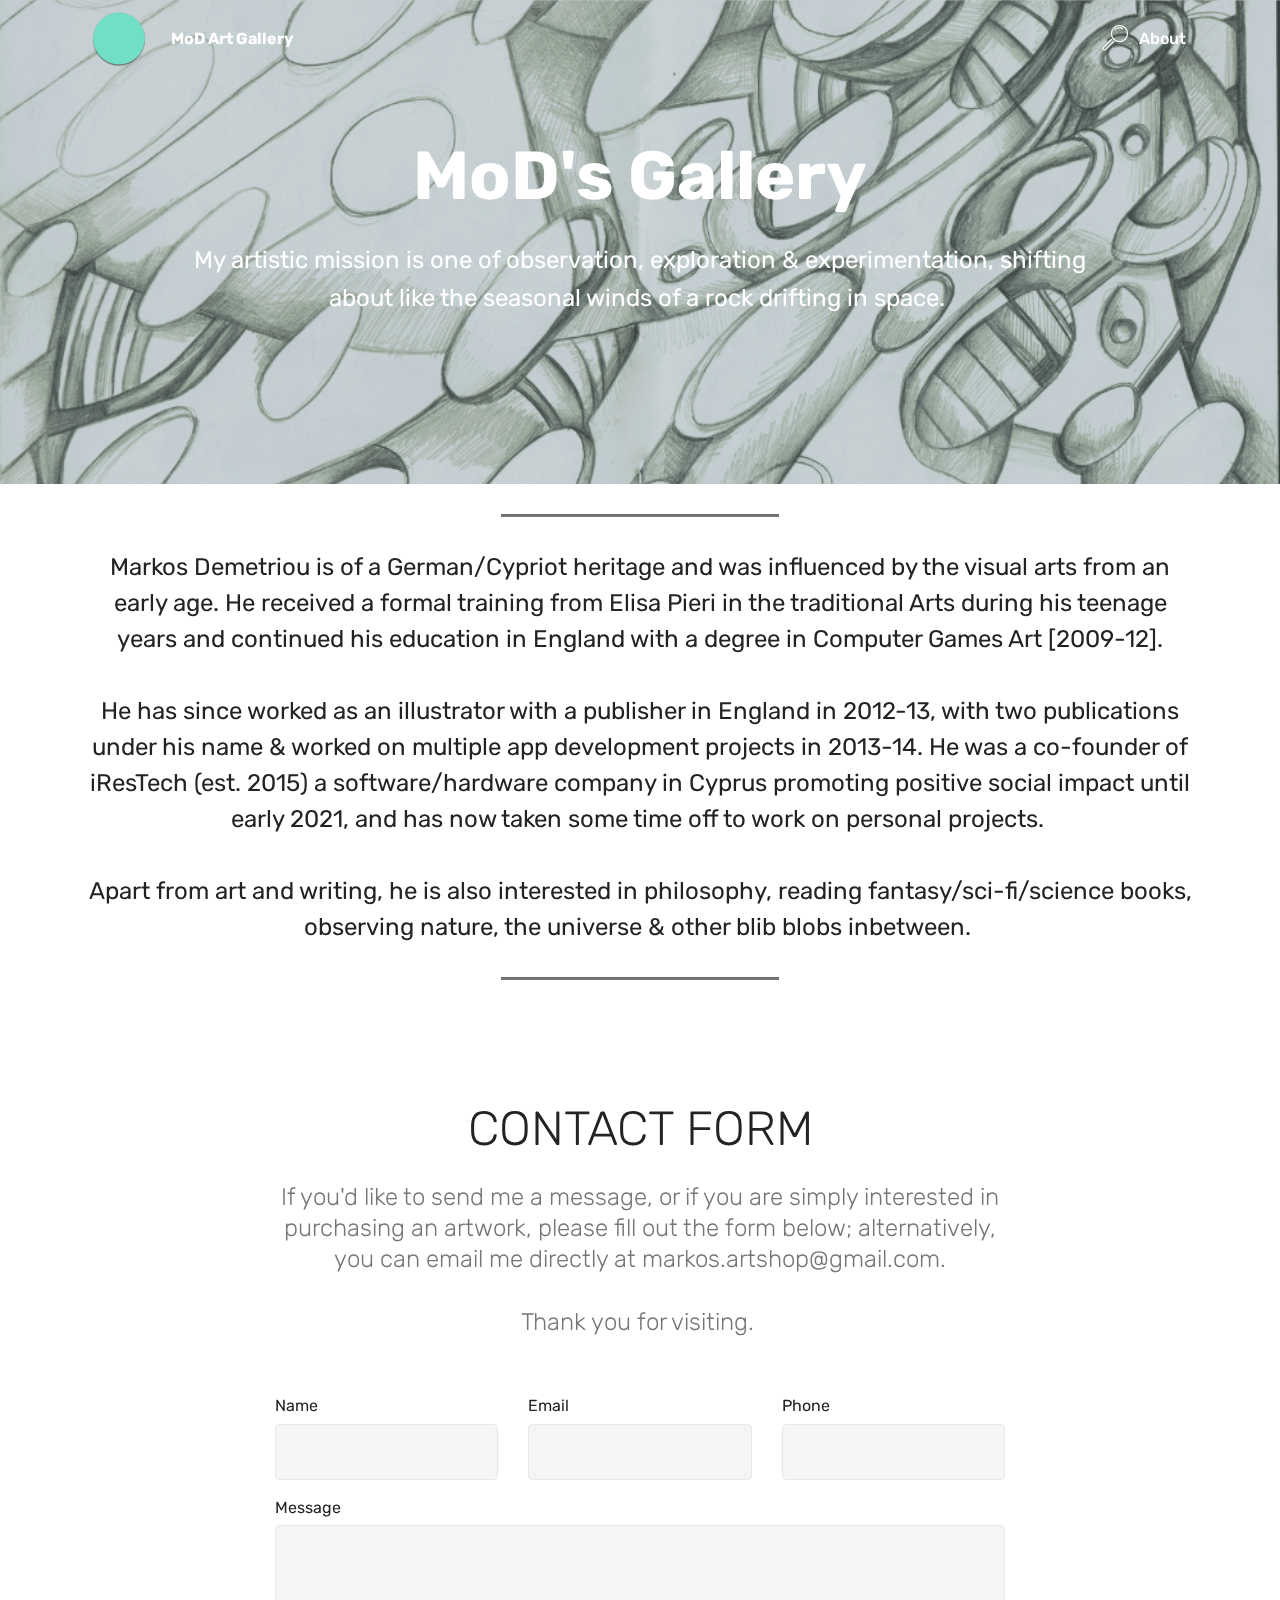
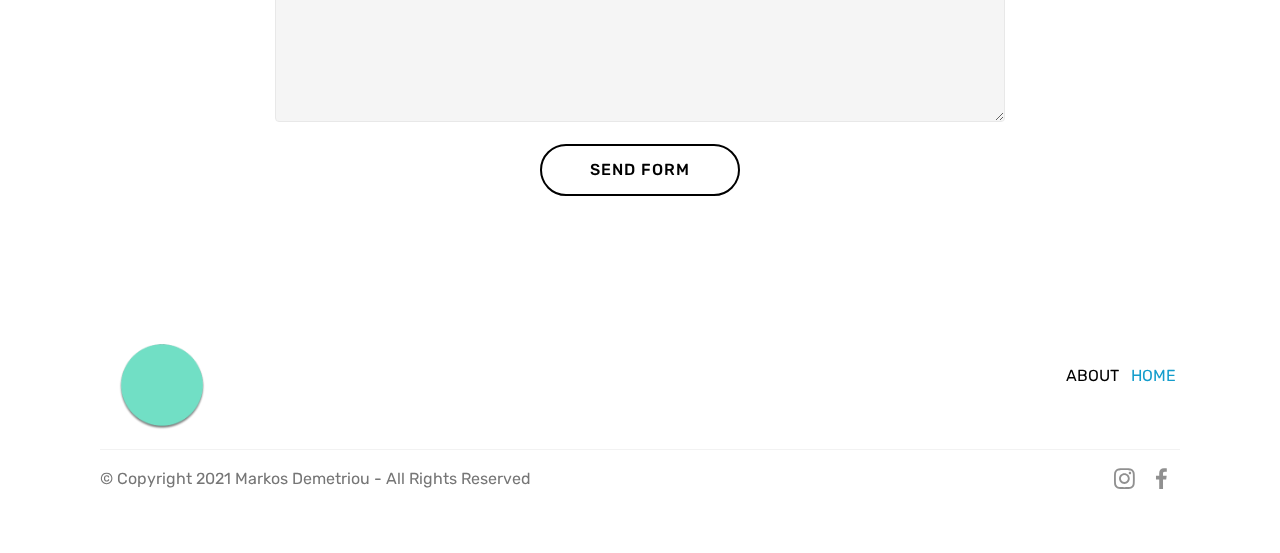
==== commit 89928458: "new files" ====
--- a/page2.html
+++ b/page2.html
@@ -61,7 +61,7 @@
     </nav>
 </section>
 
-<section class="engine"><a href="https://mobirise.info/i">free website creation software</a></section><section class="header1 cid-rikPjtj09E mbr-parallax-background" id="header1-11">
+<section class="engine"><a href="https://mobirise.info/g">build a website for free</a></section><section class="header1 cid-rikPjtj09E mbr-parallax-background" id="header1-11">
 
     
 
@@ -90,7 +90,7 @@
     <div class="container">
         <div class="inner-container" style="width: 100%;">
             <hr class="line" style="width: 25%;">
-            <div class="section-text align-center mbr-fonts-style display-5">Markos Demetriou is of a German/Cypriot heritage and was influenced by the visual arts from an early age. He received a formal training from Elisa Pieri in the traditional Arts during his teenage years and continued his education in England with a degree in Computer Games Art [2009-12]. <br><br>He has since worked as an illustrator with a publisher in England in 2012-13, with two publications under his name &amp; worked on multiple app development projects in 2013-14. He is now a co-founder of iResTech (est. 2015) a software/hardware company in Cyprus promoting positive social impact.<br><br>Apart from art and writing, he is also interested in philosophy, reading fantasy/sci-fi/science books, observing nature, the universe &amp; other blib blobs inbetween.&nbsp;</div>
+            <div class="section-text align-center mbr-fonts-style display-5">Markos Demetriou is of a German/Cypriot heritage and was influenced by the visual arts from an early age. He received a formal training from Elisa Pieri in the traditional Arts during his teenage years and continued his education in England with a degree in Computer Games Art [2009-12]. <br><br>He has since worked as an illustrator with a publisher in England in 2012-13, with two publications under his name &amp; worked on multiple app development projects in 2013-14. He was a co-founder of iResTech (est. 2015) a software/hardware company in Cyprus promoting positive social impact until early 2021, and has now taken some time off to work on personal projects.&nbsp;<br><br>Apart from art and writing, he is also interested in philosophy, reading fantasy/sci-fi/science books, observing nature, the universe &amp; other blib blobs inbetween.&nbsp;</div>
             <hr class="line" style="width: 25%;">
         </div>
         </div>
@@ -118,7 +118,7 @@
             <div class="media-container-column col-lg-8" data-form-type="formoid">
                     <div data-form-alert="" hidden="">Thanks for filling out the form!</div>
             
-                    <form class="mbr-form" action="https://mobirise.com/" method="post" data-form-title="Mobirise Form"><input type="hidden" name="email" data-form-email="true" value="khXCLcD77gSMxAelAYCwGfvu0bgXNZ05j/VtfPS6lqMYPcKh7xPJ5XjL+BtwFQymlh4+9BAneUZQHANKV2SoalSfRJL3EsgKVuKWeVv0SqR+0AfT+v5+sqVWZ0j4R6jP">
+                    <form class="mbr-form" action="https://mobirise.com/" method="post" data-form-title="Mobirise Form"><input type="hidden" name="email" data-form-email="true" value="Tch8wD9Okq2xo5gE5Y6WaJodk/5DMV9hwe0844nN9jmwBhBr6en7S+muZAYlzXlXwT0ssPrcmmZT82fDvO5iUsMjPXI46pydde6fuaoDTcr4LHxsV+UePXcS7BDWn2Z1">
                         <div class="row row-sm-offset">
                             <div class="col-md-4 multi-horizontal" data-for="name">
                                 <div class="form-group">
@@ -180,7 +180,7 @@
             <div class="media-container-row mbr-white">
                 <div class="col-md-6 copyright">
                     <p class="mbr-text mbr-fonts-style display-7">
-                        © Copyright 2019 Markos Demetriou - All Rights Reserved
+                        © Copyright 2021 Markos Demetriou - All Rights Reserved
                     </p>
                 </div>
                 <div class="col-md-6">
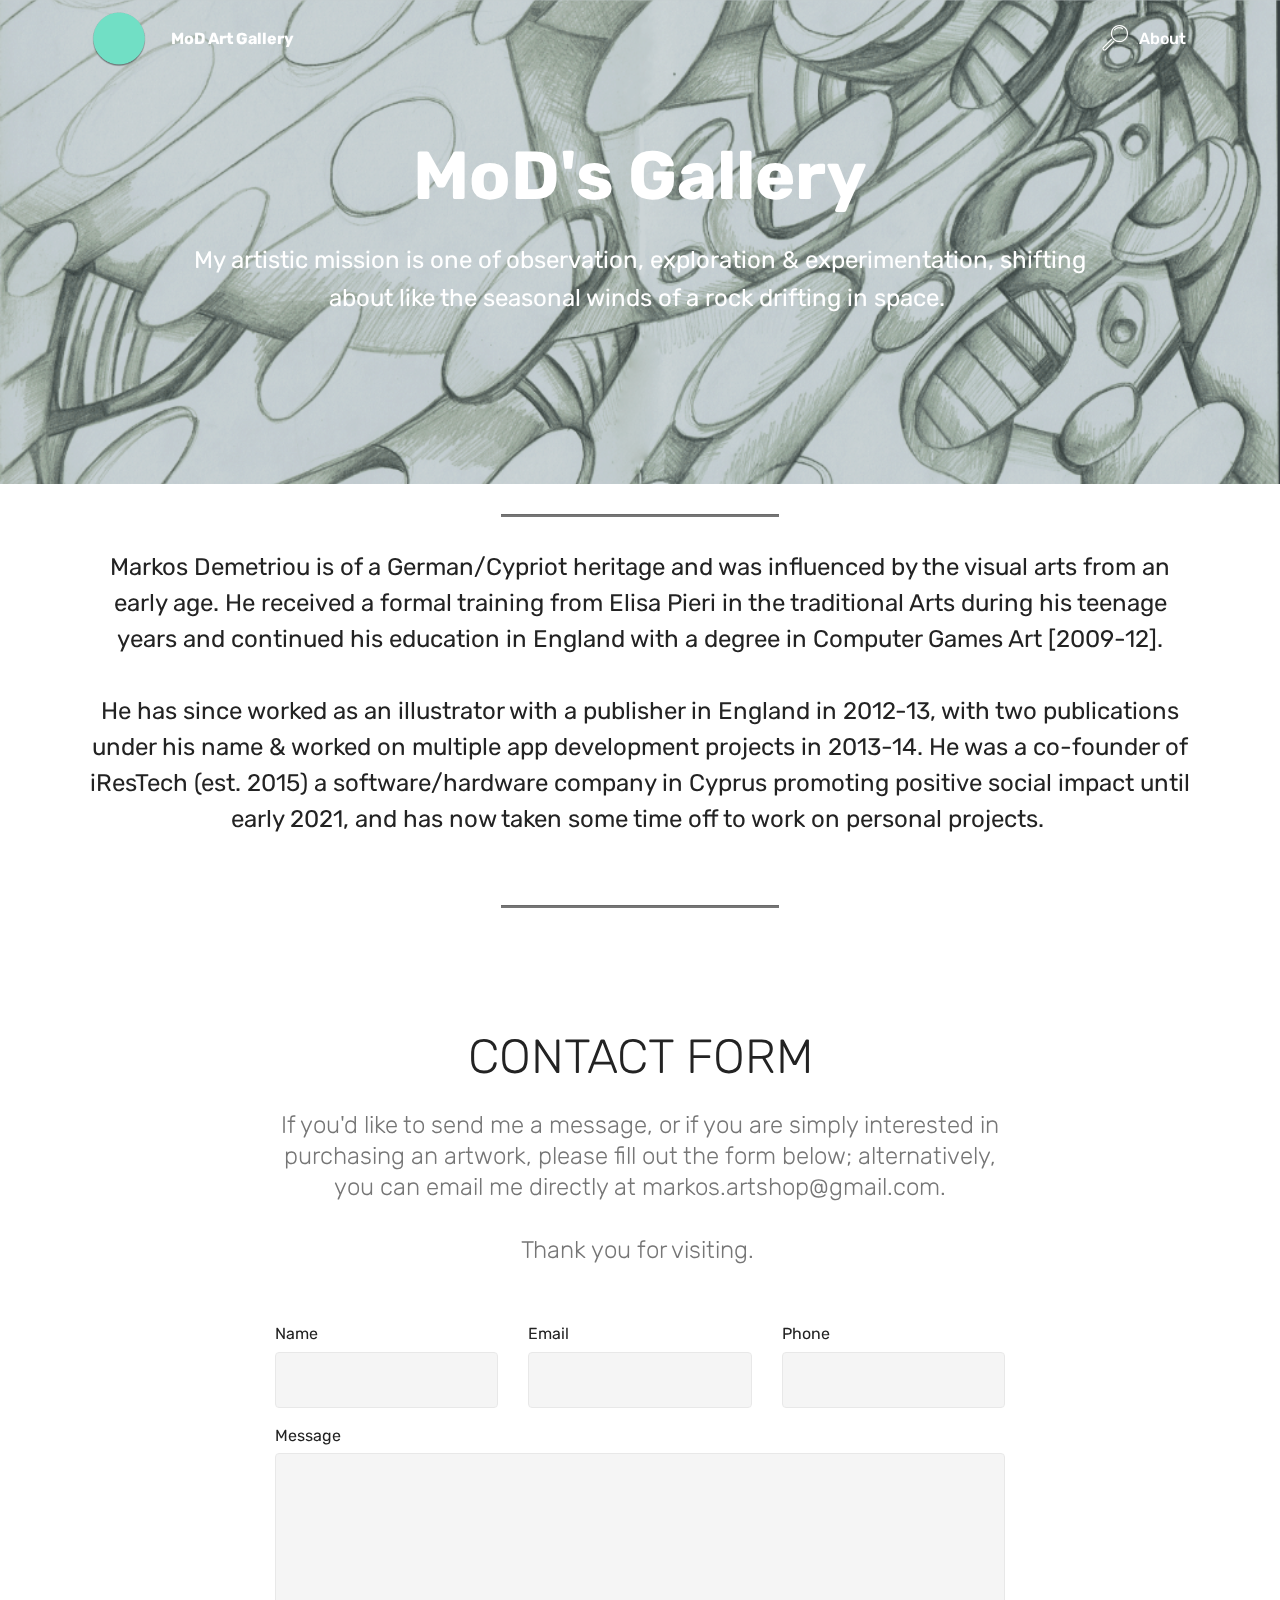
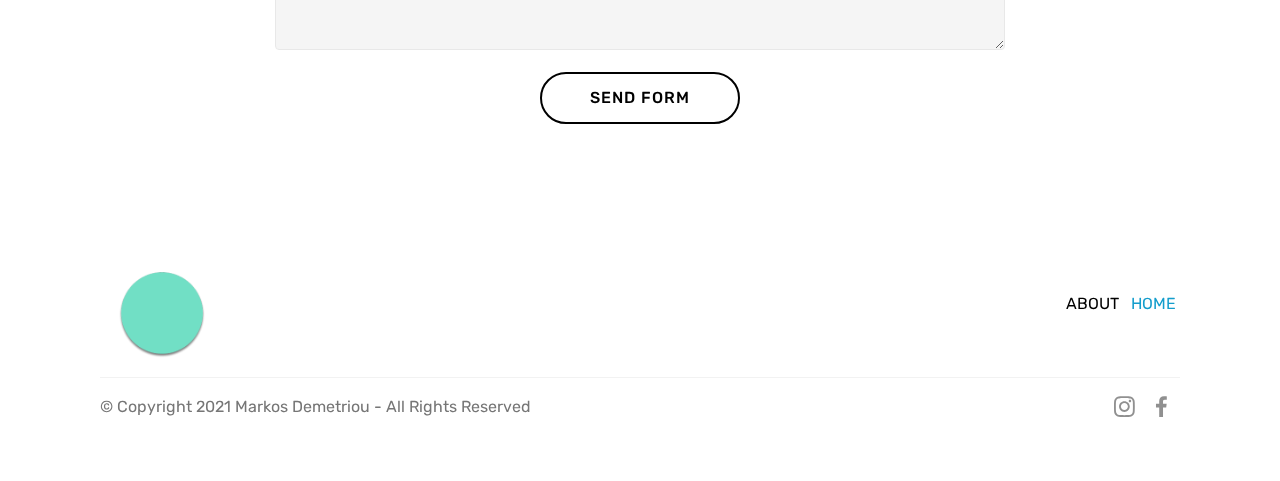
==== commit 2d3f7ee9: "changes" ====
--- a/page2.html
+++ b/page2.html
@@ -90,7 +90,7 @@
     <div class="container">
         <div class="inner-container" style="width: 100%;">
             <hr class="line" style="width: 25%;">
-            <div class="section-text align-center mbr-fonts-style display-5">Markos Demetriou is of a German/Cypriot heritage and was influenced by the visual arts from an early age. He received a formal training from Elisa Pieri in the traditional Arts during his teenage years and continued his education in England with a degree in Computer Games Art [2009-12]. <br><br>He has since worked as an illustrator with a publisher in England in 2012-13, with two publications under his name &amp; worked on multiple app development projects in 2013-14. He was a co-founder of iResTech (est. 2015) a software/hardware company in Cyprus promoting positive social impact until early 2021, and has now taken some time off to work on personal projects.&nbsp;<br><br>Apart from art and writing, he is also interested in philosophy, reading fantasy/sci-fi/science books, observing nature, the universe &amp; other blib blobs inbetween.&nbsp;</div>
+            <div class="section-text align-center mbr-fonts-style display-5">Markos Demetriou is of a German/Cypriot heritage and was influenced by the visual arts from an early age. He received a formal training from Elisa Pieri in the traditional Arts during his teenage years and continued his education in England with a degree in Computer Games Art [2009-12]. <br><br>He has since worked as an illustrator with a publisher in England in 2012-13, with two publications under his name &amp; worked on multiple app development projects in 2013-14. He was a co-founder of iResTech (est. 2015) a software/hardware company in Cyprus promoting positive social impact until early 2021, and has now taken some time off to work on personal projects.&nbsp;<br><br></div>
             <hr class="line" style="width: 25%;">
         </div>
         </div>
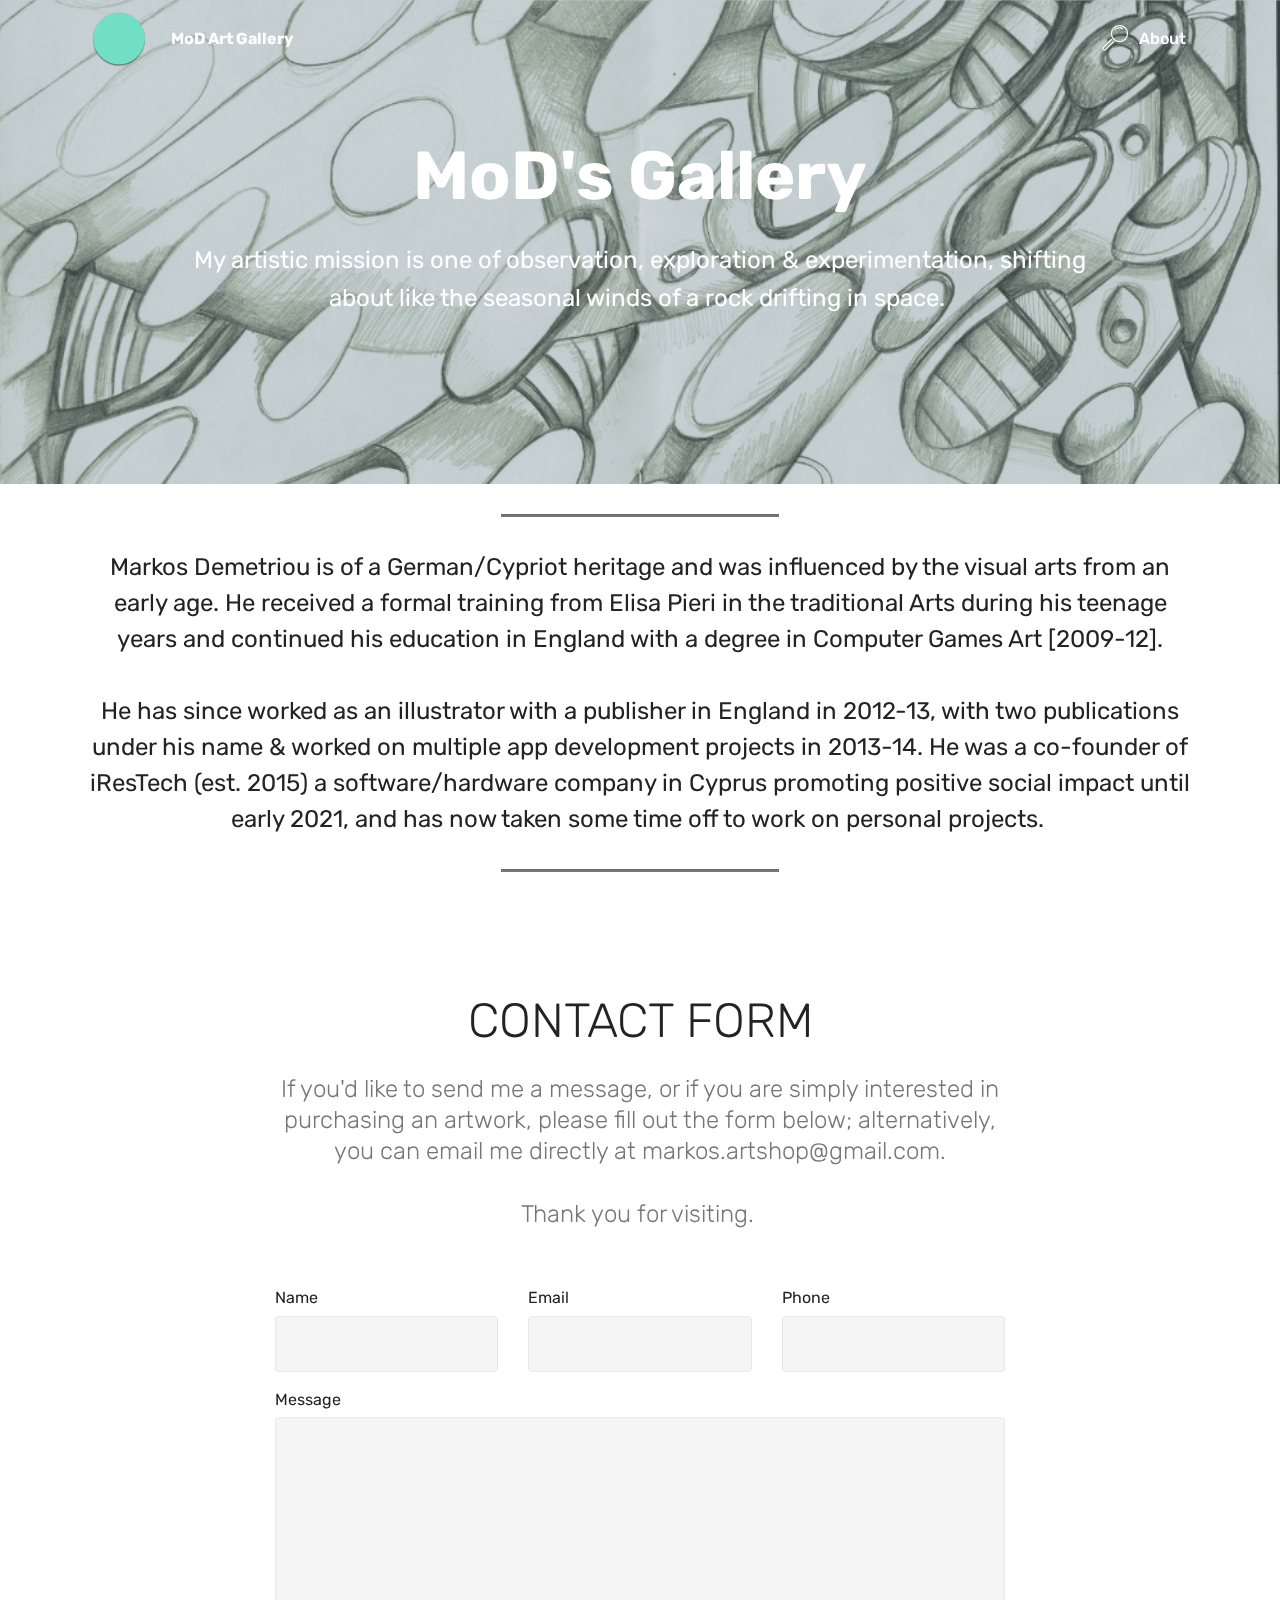
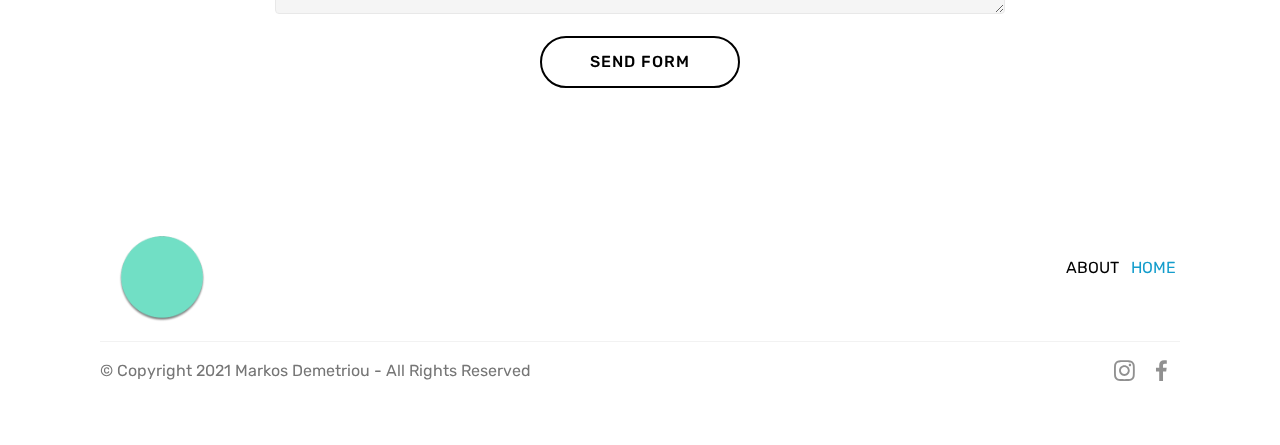
==== commit 56f4054b: "new files" ====
--- a/page2.html
+++ b/page2.html
@@ -61,7 +61,7 @@
     </nav>
 </section>
 
-<section class="engine"><a href="https://mobirise.info/g">build a website for free</a></section><section class="header1 cid-rikPjtj09E mbr-parallax-background" id="header1-11">
+<section class="engine"><a href="https://mobirise.info/g">how to build your own site</a></section><section class="header1 cid-rikPjtj09E mbr-parallax-background" id="header1-11">
 
     
 
@@ -90,7 +90,7 @@
     <div class="container">
         <div class="inner-container" style="width: 100%;">
             <hr class="line" style="width: 25%;">
-            <div class="section-text align-center mbr-fonts-style display-5">Markos Demetriou is of a German/Cypriot heritage and was influenced by the visual arts from an early age. He received a formal training from Elisa Pieri in the traditional Arts during his teenage years and continued his education in England with a degree in Computer Games Art [2009-12]. <br><br>He has since worked as an illustrator with a publisher in England in 2012-13, with two publications under his name &amp; worked on multiple app development projects in 2013-14. He was a co-founder of iResTech (est. 2015) a software/hardware company in Cyprus promoting positive social impact until early 2021, and has now taken some time off to work on personal projects.&nbsp;<br><br></div>
+            <div class="section-text align-center mbr-fonts-style display-5">Markos Demetriou is of a German/Cypriot heritage and was influenced by the visual arts from an early age. He received a formal training from Elisa Pieri in the traditional Arts during his teenage years and continued his education in England with a degree in Computer Games Art [2009-12]. <br><br>He has since worked as an illustrator with a publisher in England in 2012-13, with two publications under his name &amp; worked on multiple app development projects in 2013-14. He was a co-founder of iResTech (est. 2015) a software/hardware company in Cyprus promoting positive social impact until early 2021, and has now taken some time off to work on personal projects.&nbsp;<br></div>
             <hr class="line" style="width: 25%;">
         </div>
         </div>
@@ -118,7 +118,7 @@
             <div class="media-container-column col-lg-8" data-form-type="formoid">
                     <div data-form-alert="" hidden="">Thanks for filling out the form!</div>
             
-                    <form class="mbr-form" action="https://mobirise.com/" method="post" data-form-title="Mobirise Form"><input type="hidden" name="email" data-form-email="true" value="Tch8wD9Okq2xo5gE5Y6WaJodk/5DMV9hwe0844nN9jmwBhBr6en7S+muZAYlzXlXwT0ssPrcmmZT82fDvO5iUsMjPXI46pydde6fuaoDTcr4LHxsV+UePXcS7BDWn2Z1">
+                    <form class="mbr-form" action="https://mobirise.com/" method="post" data-form-title="Mobirise Form"><input type="hidden" name="email" data-form-email="true" value="Koy1HOw2/WqD4pLltWqZcsXNM6Q2ygYVwp2XHDYEOX5ZiIHV0htpXp/Yg69f3/OM+k9D5aDH0sQEhS6B8YguKJE99gDakEG4Eylmt2ciAmkDGlpOh5PGHsXqZ/Z0EnnD">
                         <div class="row row-sm-offset">
                             <div class="col-md-4 multi-horizontal" data-for="name">
                                 <div class="form-group">
